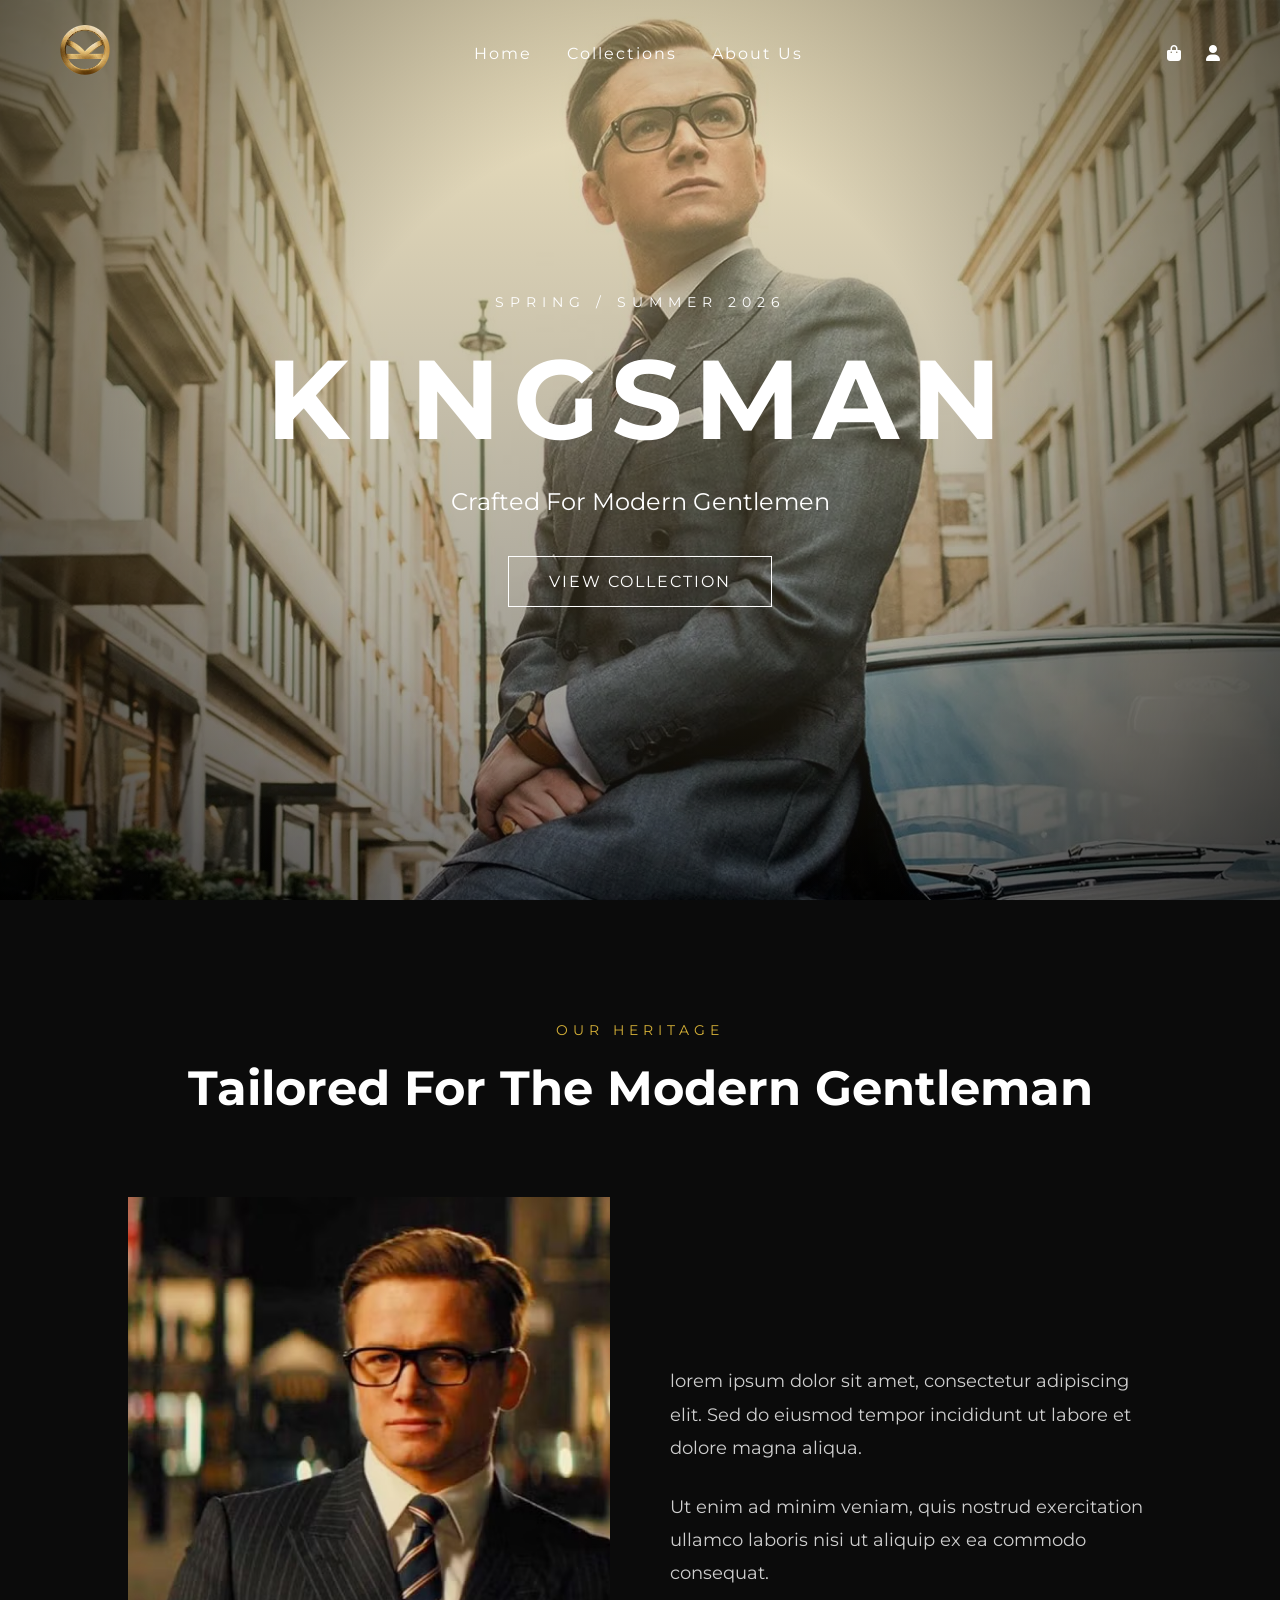
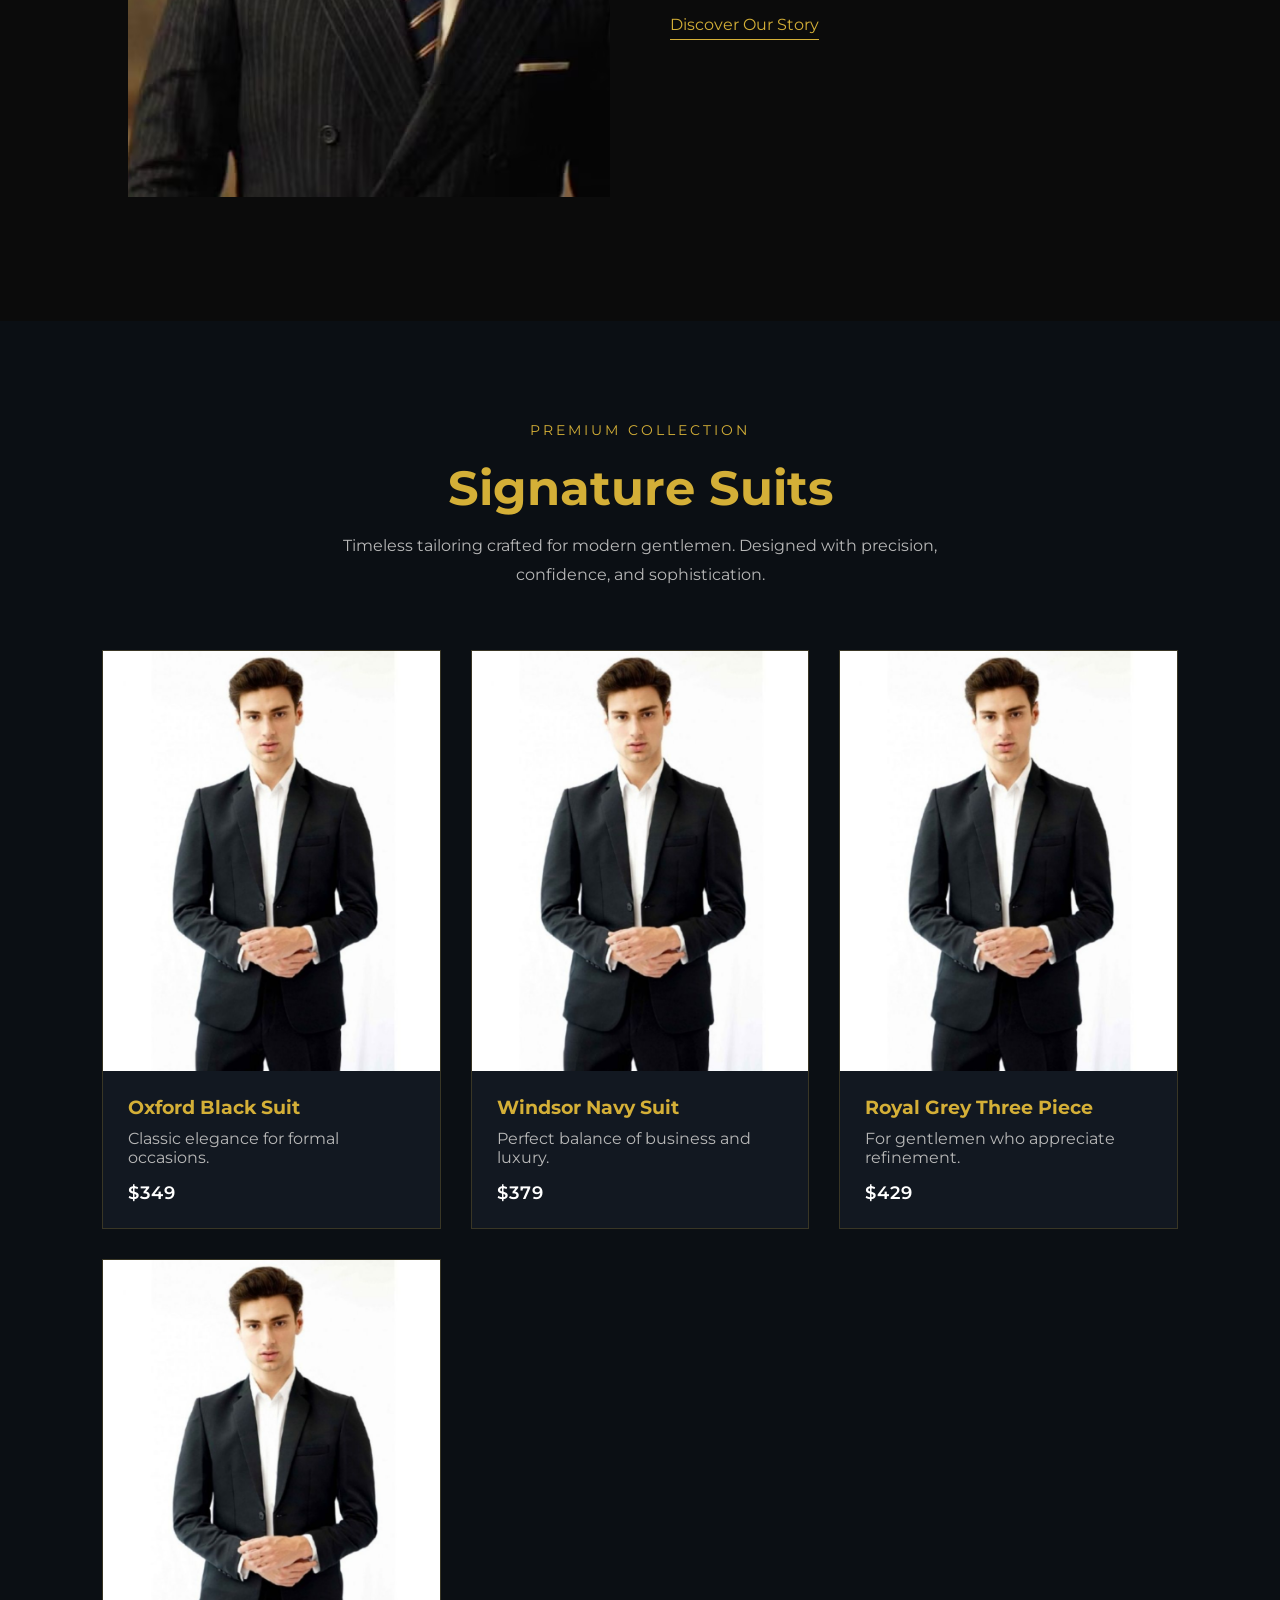
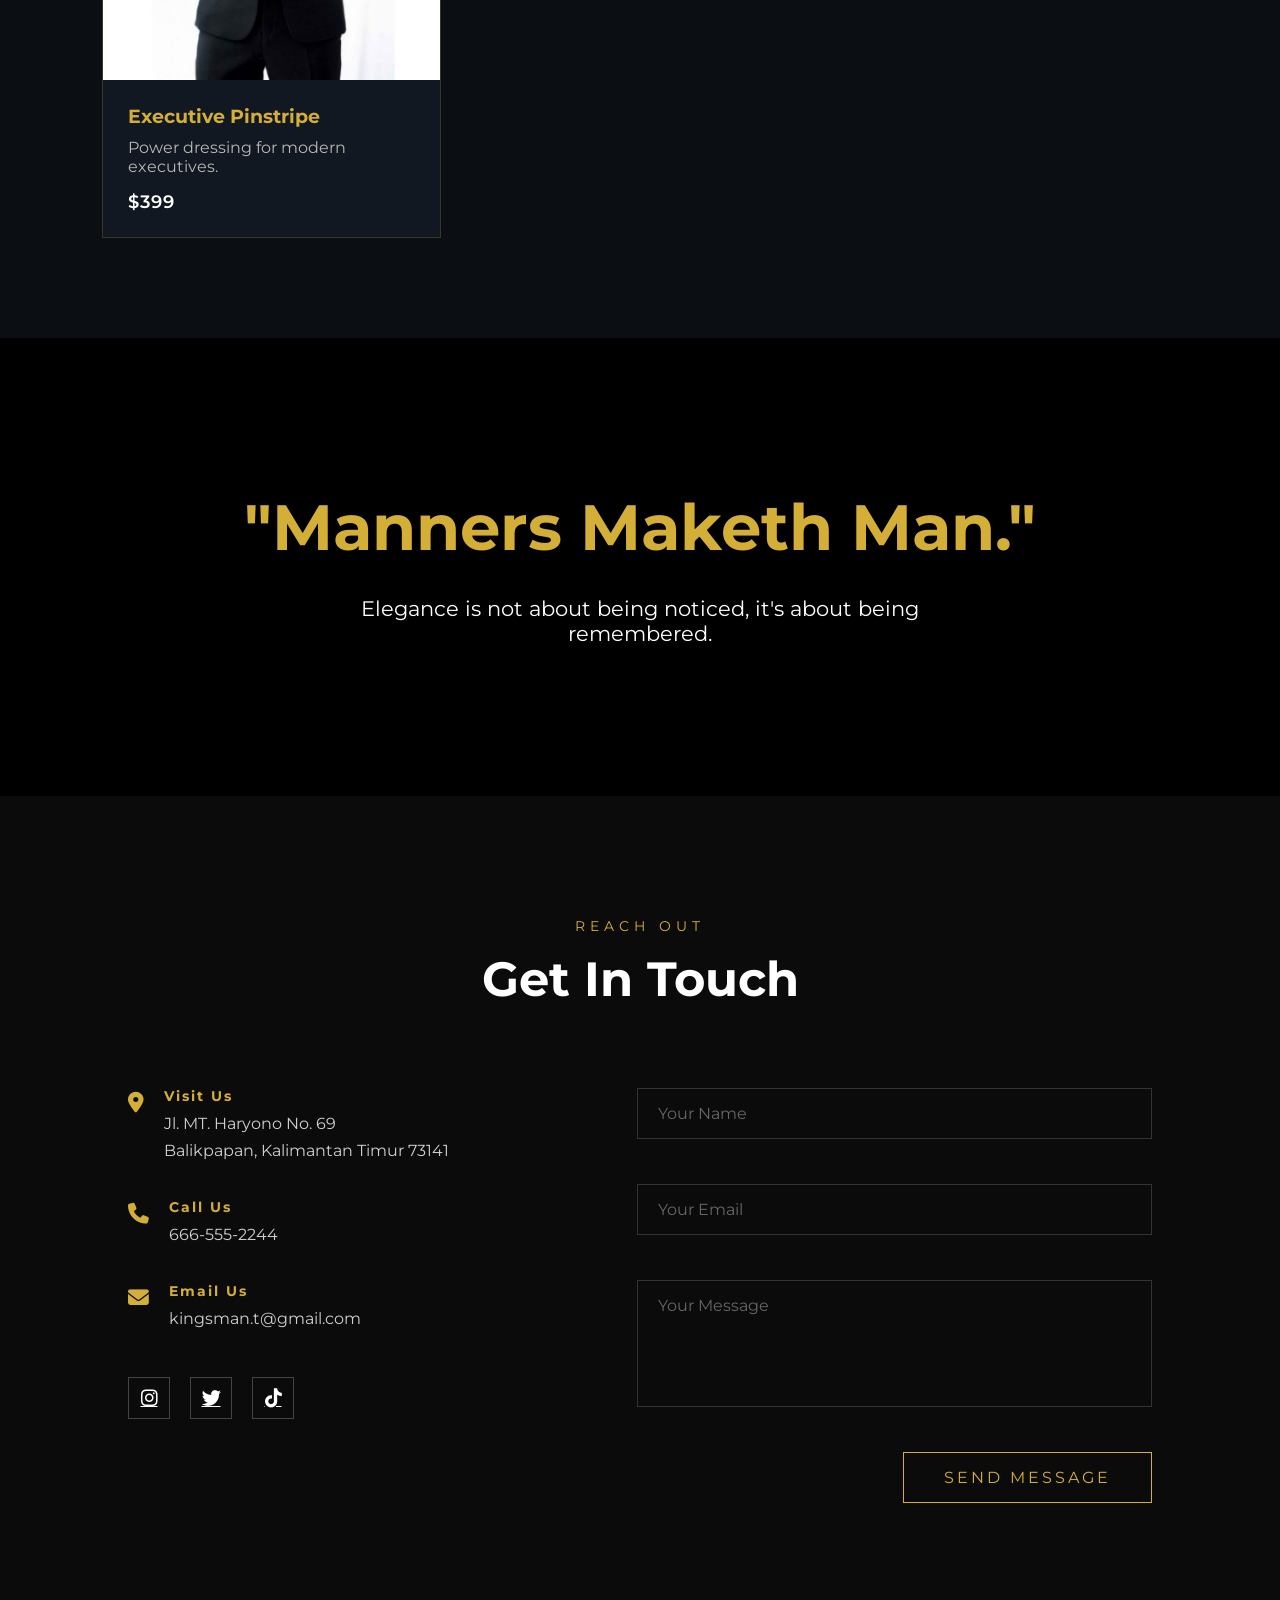
==== index.html @ 3189bffa "cart + search" ====
<!DOCTYPE html>
<html lang="id">

<head>
    <meta charset="UTF-8">
    <meta name="viewport" content="width=device-width, initial-scale=1.0">
    <title>KINGSMEN | Fashion For Gentlemen</title>

    <link rel="stylesheet" href="style.css">

    <!-- Google Font -->
    <link href="https://fonts.googleapis.com/css2?family=Montserrat:ital,wght@0,100..900;1,100..900&display=swap"
        rel="stylesheet">

    <link rel="stylesheet" href="https://cdnjs.cloudflare.com/ajax/libs/font-awesome/6.5.2/css/all.min.css">
</head>

<body>

    <!-- Navbar -->
    <header>
        <nav class="navbar">

            <div class="logo">
                <img src="assets/logo.png" alt="kmlogo">

            </div>

            <ul class="nav-menu" id="navMenu">
                <li><a href="#hero">Home</a></li>
                <li><a href="collection.html">Collections</a></li>
                <li><a href="#legacy">About Us</a></li>
            </ul>

            <div class="nav-icons">
                <!-- <a href="#"><i class="fas fa-search"></i></a> -->
                <a href="cart.html"><i class="fas fa-bag-shopping"></i></a>
                <a href="#"><i class="fas fa-user"></i></a>
            </div>

            <button class="hamburger" id="hamburger">
                ☰
            </button>

        </nav>
    </header>

    <!-- Hero Section -->
    <section class="hero" id="hero">

        <div class="overlay"></div>

        <div class="hero-content">

            <span class="subtitle">
                SPRING / SUMMER 2026
            </span>

            <h1>
                KINGSMAN
            </h1>

            <p>
                Crafted For Modern Gentlemen
            </p>

            <div class="hero-buttons">

                <a href="#collection" class="btn-secondary">
                    VIEW COLLECTION
                </a>

            </div>

        </div>

    </section>

    <!-- Heritage Section -->
    <section class="legacy" id="legacy">

        <div class="container">
            <div class="legacy-header">
                <span>OUR HERITAGE</span>
                <h2>Tailored For The Modern Gentleman</h2>
            </div>

            <div class="legacy-grid">
                <div class="legacy-image">
                    <img src="assets/hero.avif" alt="Kingsmen Fashion">
                </div>

                <div class="legacy-content">
                    <p>
                        lorem ipsum dolor sit amet, consectetur adipiscing elit. Sed do eiusmod tempor incididunt ut
                        labore et dolore magna aliqua.
                    </p>

                    <p>
                        Ut enim ad minim veniam, quis nostrud exercitation ullamco laboris nisi ut aliquip ex ea commodo
                        consequat.
                    </p>

                    <a href="#" class="learn-more">
                        Discover Our Story
                    </a>
                </div>
            </div>
        </div>
    </section>
<section class="signature-suits" id="collection">
    <div class="container">

        <div class="section-header">
            <span class="subtitle">Premium Collection</span>
            <h2>Signature Suits</h2>
            <p>
                Timeless tailoring crafted for modern gentlemen.
                Designed with precision, confidence, and sophistication.
            </p>
        </div>

        <div class="suits-grid">

            <!-- Product 1 -->
            <div class="suit-card">
                <div class="suit-image">
                    <img src="assets/ap.jpg" alt="Oxford Black Suit">

                    <div class="suit-overlay">
                        <button
                            class="btn-detail"
                            data-name="Oxford Black Suit"
                            data-desc="Crafted from premium wool blend with a slim-fit silhouette."
                            data-price="$349"
                            data-img="assets/ap.jpg">
                            View Details
                        </button>
                    </div>
                </div>

                <div class="suit-content">
                    <h3>Oxford Black Suit</h3>
                    <p>Classic elegance for formal occasions.</p>
                    <span class="suit-price">$349</span>
                </div>
            </div>

            <!-- Product 2 -->
            <div class="suit-card">
                <div class="suit-image">
                    <img src="assets/ap.jpg" alt="Windsor Navy Suit">

                    <div class="suit-overlay">
                        <button
                            class="btn-detail"
                            data-name="Windsor Navy Suit"
                            data-desc="Modern tailoring featuring premium navy fabric and elegant finishing."
                            data-price="$379"
                            data-img="assets/ap.jpg">
                            View Details
                        </button>
                    </div>
                </div>

                <div class="suit-content">
                    <h3>Windsor Navy Suit</h3>
                    <p>Perfect balance of business and luxury.</p>
                    <span class="suit-price">$379</span>
                </div>
            </div>

            <!-- Product 3 -->
            <div class="suit-card">
                <div class="suit-image">
                    <img src="assets/ap.jpg" alt="Royal Grey Three Piece">

                    <div class="suit-overlay">
                        <button
                            class="btn-detail"
                            data-name="Royal Grey Three Piece"
                            data-desc="Three-piece suit designed with British-inspired sophistication."
                            data-price="$429"
                            data-img="assets/ap.jpg">
                            View Details
                        </button>
                    </div>
                </div>

                <div class="suit-content">
                    <h3>Royal Grey Three Piece</h3>
                    <p>For gentlemen who appreciate refinement.</p>
                    <span class="suit-price">$429</span>
                </div>
            </div>

            <!-- Product 4 -->
            <div class="suit-card">
                <div class="suit-image">
                    <img src="assets/ap.jpg" alt="Executive Pinstripe">

                    <div class="suit-overlay">
                        <button
                            class="btn-detail"
                            data-name="Executive Pinstripe"
                            data-desc="Elegant pinstripe design suitable for executive meetings and events."
                            data-price="$399"
                            data-img="assets/ap.jpg">
                            View Details
                        </button>
                    </div>
                </div>

                <div class="suit-content">
                    <h3>Executive Pinstripe</h3>
                    <p>Power dressing for modern executives.</p>
                    <span class="suit-price">$399</span>
                </div>
            </div>

        </div>

        <!-- DETAIL SECTION -->
        <div id="detailSection" class="product-detail">

            <button class="close-detail">&times;</button>

            <div class="detail-content">

                <div class="detail-image">
                    <img id="detailImage" src="" alt="">
                </div>

                <div class="detail-info">
                    <h2 id="detailTitle"></h2>

                    <p id="detailDesc"></p>

                    <h3 id="detailPrice"></h3>

                    <button class="btn-submit">
                        ADD TO CART
                    </button>
                </div>

            </div>

        </div>

        <!-- OVERLAY -->
        <div id="detailOverlay"></div>

    </div>
</section>

    <!-- Quote Section -->
    <section class="quote-section" id="quote">

        <div class="quote-content">

            <h2>
                "Manners Maketh Man."
            </h2>

            <p>
                Elegance is not about being noticed,
                it's about being remembered.
            </p>

        </div>
    </section>

    <!-- contact Section -->
    <section class="contact" id="contact">
        <div class="contact-container">

            <div class="contact-header">
                <span>REACH OUT</span>
                <h2>Get In Touch</h2>
            </div>

            <div class="contact-grid">

                <div class="contact-info">

                    <div class="info-item">
                        <i class="fas fa-location-dot"></i>
                        <div>
                            <h4>Visit Us</h4>
                            <p>Jl. MT. Haryono No. 69</p>
                            <p>Balikpapan, Kalimantan Timur 73141</p>
                        </div>
                    </div>

                    <div class="info-item">
                        <i class="fas fa-phone"></i>
                        <div>
                            <h4>Call Us</h4>
                            <p>666-555-2244</p>
                        </div>
                    </div>

                    <div class="info-item">
                        <i class="fas fa-envelope"></i>
                        <div>
                            <h4>Email Us</h4>
                            <p>kingsman.t@gmail.com</p>
                        </div>
                    </div>

                    <div class="contact-socials">
                        <a href="#"><i class="fab fa-instagram"></i></a>
                        <a href="#"><i class="fab fa-twitter"></i></a>
                        <a href="#"><i class="fab fa-tiktok"></i></a>
                    </div>

                </div>

                <div class="contact-form">
                    <input type="text" id="name" placeholder="Your Name">
                    <small class="error" id="nameError"></small>

                    <input type="email" id="email" placeholder="Your Email">
                    <small class="error" id="emailError"></small>

                    <textarea id="message" placeholder="Your Message" rows="5"></textarea>
                    <small class="error" id="messageError"></small>

                    <button class="btn-submit">SEND MESSAGE</button>
                </div>
            </div>
        </div>
    </section>


    <script src="script.js"></script>


</body>

</html>
---- style.css ----
/* ===========================================================
   GLOBAL / RESET
=========================================================== */

html {
    scroll-behavior: smooth;
}

* {
    margin: 0;
    padding: 0;
    box-sizing: border-box;
}

:root {
    --gold: #d4af37;
    --white: #ffffff;
    --dark: #0b0b0b;
}

body {
    font-family: 'Montserrat', sans-serif;
    background: black;
}


/* ===========================================================
   NAVBAR
=========================================================== */

header {
    position: absolute;
    top: 0;
    width: 100%;
    z-index: 1000;
}

.navbar {
    display: flex;
    justify-content: space-between;
    align-items: center;

    padding: 25px 60px;
}

.logo {
    color: white;
    font-size: 2rem;
    letter-spacing: 6px;
    font-weight: 700;
}

.logo img {
    width: 50px;
    height: auto;
    object-fit: cover;
}

.nav-menu {
    list-style: none;
    display: flex;
    gap: 35px;
}

.nav-menu a {
    color: white;
    text-decoration: none;
    font-size: 1rem;
    letter-spacing: 2px;
    transition: .3s;
}

.nav-menu a:hover {
    color: var(--gold);
}

/* Link aktif (dipakai di navbar collection.html) */
.nav-menu a.active-link {
    color: #d4af37;
}

.nav-icons {
    display: flex;
    gap: 25px;
}

.nav-icons a {
    color: white;
    font-size: 1rem;
    transition: .3s;
}

.nav-icons a:hover {
    color: var(--gold);
}

.hamburger {
    display: none;
    border: none;
    background: none;
    color: white;
    font-size: 2rem;
    cursor: pointer;
}

/* Navbar mobile */
@media(max-width:768px) {

    .navbar {
        padding: 20px;
    }

    .hamburger {
        display: block;
    }

    .nav-menu {
        position: absolute;
        top: 100%;
        left: 0;
        width: 100%;

        background: black;

        flex-direction: column;
        align-items: center;

        gap: 20px;

        padding: 30px 0;

        display: none;
    }

    .nav-menu.active {
        display: flex;
    }

    .nav-icons {
        display: none;
    }
}


/* ===========================================================
   HERO SECTION (index.html)
=========================================================== */

.hero {
    height: 100vh;

    background:
        linear-gradient(rgba(228, 200, 118, 0.45), rgba(0, 0, 0, .45)),
        url("assets/home.jpg");

    background-size: cover;
    background-position: center;

    display: flex;
    justify-content: center;
    align-items: center;

    position: relative;
}

.overlay {
    position: absolute;
    inset: 0;
    background: radial-gradient(circle, transparent 40%, rgba(0, 0, 0, .6) 100%);
}

.hero-content {
    position: relative;
    z-index: 2;
    text-align: center;
    color: white;
}

/* Subtitle generik (dipakai di hero) */
.subtitle {
    display: block;
    letter-spacing: 6px;
    margin-bottom: 20px;
    font-size: .9rem;
}

.hero-content h1 {
    font-size: 7rem;
    letter-spacing: 12px;
    margin-bottom: 20px;
}

.hero-content p {
    font-size: 1.5rem;
    margin-bottom: 40px;
}

.hero-buttons {
    display: flex;
    justify-content: center;
    gap: 20px;
    flex-wrap: wrap;
}

.btn-primary {
    background: white;
    color: black;
    text-decoration: none;

    padding: 15px 40px;
    letter-spacing: 2px;
    font-weight: 600;

    transition: .3s;
}

.btn-primary:hover {
    transform: translateY(-4px);
}

.btn-secondary {
    border: 1px solid white;
    color: white;
    text-decoration: none;

    padding: 15px 40px;
    letter-spacing: 2px;

    transition: .3s;
}

.btn-secondary:hover {
    background: white;
    color: black;
}

/* Hero mobile */
@media(max-width:768px) {

    .hero-content h1 {
        font-size: 4rem;
        letter-spacing: 6px;
    }

    .hero-content p {
        font-size: 1.1rem;
    }
}


/* ===========================================================
   LEGACY / HERITAGE SECTION (index.html)
=========================================================== */

.legacy {
    background: #0b0b0b;
    color: white;
    padding: 120px 10%;
}

.legacy-header {
    text-align: center;
    margin-bottom: 80px;
}

.legacy-header span {
    color: #d4af37;
    letter-spacing: 5px;
    font-size: .9rem;
}

.legacy-header h2 {
    font-size: 3rem;
    margin-top: 20px;
}

.legacy-grid {
    display: grid;
    grid-template-columns: 1fr 1fr;
    gap: 60px;
    align-items: center;
}

.legacy-image img {
    width: 100%;
    height: 600px;
    object-fit: cover;
}

.legacy-content p {
    color: #cfcfcf;
    line-height: 1.9;
    margin-bottom: 25px;
    font-size: 1.1rem;
}

.learn-more {
    color: #d4af37;
    text-decoration: none;
    border-bottom: 1px solid #d4af37;
    padding-bottom: 5px;
}


/* ===========================================================
   SIGNATURE SUITS SECTION (index.html)
=========================================================== */

.signature-suits {
    background: #0b0f14;
    padding: 100px 8%;
    color: white;
}

.container {
    max-width: 1400px;
    margin: auto;
}

.section-header {
    text-align: center;
    margin-bottom: 60px;
}

/* Subtitle khusus di dalam section-header, override .subtitle global */
.section-header .subtitle {
    color: #d4af37;
    letter-spacing: 3px;
    text-transform: uppercase;
    font-size: 14px;
}

.section-header h2 {
    font-size: 3rem;
    margin: 15px 0;
    color: #d4af37;
}

.section-header p {
    max-width: 650px;
    margin: auto;
    color: #b8b8b8;
    line-height: 1.8;
}

.suits-grid {
    display: grid;
    grid-template-columns: repeat(auto-fit, minmax(280px, 1fr));
    gap: 30px;
}

.suit-card {
    background: #121821;
    border: 1px solid rgba(212, 175, 55, .2);
    overflow: hidden;
    transition: .4s;
    position: relative;
}

.suit-card:hover {
    border-color: rgba(212, 175, 55, .6);
    transform: translateY(-6px);
}

.suit-image {
    position: relative;
    overflow: hidden;
    height: 420px;
}

.suit-image img {
    width: 100%;
    height: 100%;
    object-fit: cover;
    transition: .6s;
}

.suit-card:hover .suit-image img {
    transform: scale(1.08);
}

/* Overlay tombol "View Details", muncul saat hover */
.suit-overlay {
    position: absolute;
    inset: 0;

    display: flex;
    align-items: center;
    justify-content: center;

    background: linear-gradient(to top, rgba(11, 15, 20, .92) 10%, rgba(11, 15, 20, .1) 60%);

    opacity: 0;
    transition: .4s;
}

.suit-card:hover .suit-overlay {
    opacity: 1;
}

.suit-overlay .btn-detail {
    transform: translateY(15px);
    transition: .4s .05s;
    opacity: 0;
}

.suit-card:hover .suit-overlay .btn-detail {
    transform: translateY(0);
    opacity: 1;
}

.suit-content {
    padding: 25px;
}

.suit-content h3 {
    color: #d4af37;
    margin-bottom: 10px;
}

.suit-content p {
    color: #b8b8b8;
    margin-bottom: 15px;
}

.suit-price {
    color: #fff;
    font-size: 1.1rem;
    font-weight: 600;
    letter-spacing: 1px;
}

/* Tombol "View Details", dipakai di dalam .suit-overlay */
.btn-detail {
    background: transparent;
    color: #d4af37;
    border: 1px solid #d4af37;
    padding: 12px 25px;
    cursor: pointer;
    transition: .3s;
}

.btn-detail:hover {
    background: #d4af37;
    color: #111;
}

.product-detail {
    max-height: 0;
    overflow: hidden;
    opacity: 0;

    transition: all .5s ease;

    background: #121821;
    border: 1px solid rgba(212,175,55,.3);

    margin-top: 0;
    position: relative;
    z-index: 10;
}

.product-detail{
    display:none;
    grid-column:1 / -1;
}

.product-detail.active{
    display:block;
}

.product-detail.active {
    max-height: 800px;
    opacity: 1;
    padding: 40px;
    margin-top: 40px;
}

.detail-content {
    display: grid;
    grid-template-columns: 1fr 1fr;
    gap: 40px;
    align-items: center;
}

.detail-image img {
    width: 100%;
    height: 500px;
    object-fit: cover;
}

.detail-info h2 {
    color: #d4af37;
    font-size: 2rem;
    margin-bottom: 20px;
}

.detail-info p {
    color: #cfcfcf;
    line-height: 1.8;
    margin-bottom: 25px;
}

#detailPrice {
    color: white;
    margin-bottom: 25px;
}

.close-detail {
    position: absolute;
    top: 15px;
    right: 20px;

    background: none;
    border: none;

    color: #d4af37;
    font-size: 30px;
    cursor: pointer;
}

#detailOverlay {
    position: fixed;
    inset: 0;

    background: rgba(0,0,0,.55);

    opacity: 0;
    visibility: hidden;

    transition: .3s;
    z-index: 5;
}

#detailOverlay.active {
    opacity: 1;
    visibility: visible;
}

@media(max-width:768px){

    .detail-content{
        grid-template-columns:1fr;
    }

    .detail-image img{
        height:300px;
    }
}

/* ===========================================================
   QUOTE SECTION (index.html)
=========================================================== */

.quote-section {
    background: #000;
    padding: 150px 20px;
    text-align: center;
}

.quote-content h2 {
    color: #d4af37;
    font-size: 4rem;
    margin-bottom: 30px;
}

.quote-content p {
    color: white;
    font-size: 1.3rem;
    max-width: 700px;
    margin: auto;
}


/* ===========================================================
   CONTACT SECTION (index.html & collection.html)
=========================================================== */

.contact {
    background: #0b0b0b;
    padding: 120px 10%;
    color: white;
}

.contact-container {
    max-width: 1100px;
    margin: auto;
}

.contact-header {
    text-align: center;
    margin-bottom: 80px;
}

.contact-header span {
    color: #d4af37;
    letter-spacing: 5px;
    font-size: .9rem;
}

.contact-header h2 {
    font-size: 3rem;
    margin-top: 15px;
}

.contact-grid {
    display: grid;
    grid-template-columns: 1fr 1.2fr;
    gap: 80px;
    align-items: start;
}

.contact-info {
    display: flex;
    flex-direction: column;
    gap: 35px;
}

.info-item {
    display: flex;
    gap: 20px;
    align-items: flex-start;
}

.info-item i {
    color: #d4af37;
    font-size: 1.3rem;
    margin-top: 4px;
}

.info-item h4 {
    color: #d4af37;
    letter-spacing: 2px;
    font-size: .85rem;
    margin-bottom: 6px;
}

.info-item p {
    color: #cfcfcf;
    font-size: 1rem;
    line-height: 1.7;
}

.contact-socials {
    display: flex;
    gap: 20px;
    margin-top: 10px;
}

.contact-socials a {
    color: white;
    font-size: 1.2rem;
    border: 1px solid #444;
    width: 42px;
    height: 42px;
    display: flex;
    align-items: center;
    justify-content: center;
    transition: .3s;
}

.contact-socials a:hover {
    border-color: #d4af37;
    color: #d4af37;
}

.contact-form {
    display: flex;
    flex-direction: column;
    gap: 15px;
}

.contact-form input,
.contact-form textarea {
    background: transparent;
    border: 1px solid #333;
    color: white;
    padding: 15px 20px;
    font-family: 'Montserrat', serif;
    font-size: 1rem;
    outline: none;
    transition: .3s;
    resize: none;
}

.contact-form input::placeholder,
.contact-form textarea::placeholder {
    color: #666;
}

.contact-form input:focus,
.contact-form textarea:focus {
    border-color: #d4af37;
}

.btn-submit {
    background: transparent;
    border: 1px solid #d4af37;
    color: #d4af37;
    padding: 15px 40px;
    letter-spacing: 3px;
    font-family: 'Montserrat', serif;
    font-size: 1rem;
    cursor: pointer;
    transition: .3s;
    align-self: flex-end;
}

.btn-submit:hover {
    background: #d4af37;
    color: black;
}

/* Pesan error validasi form */
.error {
    display: block;
    color: #d4af37;
    font-size: 12px;
    margin-top: 5px;
    margin-bottom: 10px;
}

.input-error {
    border: 1px solid #d4af37 !important;
}


/* ===========================================================
   PAGE BANNER (collection.html)
=========================================================== */

.page-banner {
    position: relative;
    height: 55vh;
    min-height: 380px;

    background:
        linear-gradient(rgba(0, 0, 0, .55), rgba(0, 0, 0, .55)),
        url("assets/fashion-hero.jpg");

    background-size: cover;
    background-position: center;
    background-repeat: no-repeat;

    display: flex;
    justify-content: center;
    align-items: center;
}

.banner-overlay {
    position: absolute;
    inset: 0;
    background: radial-gradient(circle, transparent 40%, rgba(0, 0, 0, .6) 100%);
}

.banner-content {
    position: relative;
    z-index: 2;
    text-align: center;
    color: white;
}

.banner-content .subtitle {
    display: block;
    letter-spacing: 6px;
    margin-bottom: 18px;
    font-size: .9rem;
    color: #d4af37;
}

.banner-content h1 {
    font-size: 4rem;
    letter-spacing: 6px;
    margin-bottom: 20px;
}

.breadcrumb {
    display: flex;
    justify-content: center;
    gap: 10px;
    font-size: .95rem;
    color: #cfcfcf;
}

.breadcrumb a {
    color: #cfcfcf;
    text-decoration: none;
    transition: .3s;
}

.breadcrumb a:hover {
    color: #d4af37;
}

/* Page banner mobile */
@media(max-width:768px) {

    .banner-content h1 {
        font-size: 2.6rem;
        letter-spacing: 3px;
    }
}


/* ===========================================================
   SHOP SECTION — FILTER BAR (collection.html)
=========================================================== */

.shop-section {
    background: #0b0b0b;
    color: white;
    padding: 80px 8% 120px;
}

.shop-container {
    max-width: 1300px;
    margin: auto;
}

.filter-bar {
    display: grid;
    grid-template-columns: auto 1fr auto;
    gap: 20px;
    align-items: center;

    padding-bottom: 35px;
    margin-bottom: 50px;
    border-bottom: 1px solid #222;
}

.filter-tabs {
    display: flex;
    flex-wrap: wrap;
    gap: 12px;
    justify-content: center;
}

.filter-btn {
    background: transparent;
    border: 1px solid #333;
    color: #cfcfcf;

    padding: 10px 24px;
    font-family: 'Montserrat', serif;
    font-size: 1rem;
    letter-spacing: 1px;
    cursor: pointer;
    transition: .3s;
}

.filter-btn:hover {
    border-color: #d4af37;
    color: #d4af37;
}

.filter-btn.active {
    background: #d4af37;
    border-color: #d4af37;
    color: #0b0b0b;
    font-weight: 600;
}

.filter-meta {
    display: flex;
    align-items: center;
    gap: 20px;
    color: #999;
    font-size: .95rem;
    justify-self: start;
}

#sortSelect {
    background: #111;
    border: 1px solid #333;
    color: #cfcfcf;
    padding: 10px 15px;
    font-family: 'Montserrat', serif;
    font-size: .95rem;
    cursor: pointer;
    outline: none;
}

.filter-search {
    position: relative;
    min-width: 260px;
    max-width: 320px;
    width: 100%;
    justify-self: end;
}

.filter-search input {
    width: 100%;
    background: #111;
    border: 1px solid #333;
    color: #cfcfcf;
    padding: 10px 42px 10px 15px;
    font-family: 'Montserrat', serif;
    font-size: .95rem;
    outline: none;
}

.filter-search input::placeholder {
    color: #666;
}

.filter-search i {
    position: absolute;
    right: 15px;
    top: 50%;
    transform: translateY(-50%);
    color: #666;
    pointer-events: none;
}

/* Filter bar mobile */
@media(max-width:768px) {

    .filter-bar {
        grid-template-columns: 1fr;
        justify-items: stretch;
    }

    .filter-meta,
    .filter-search {
        width: 100%;
        justify-self: stretch;
    }

    .filter-meta {
        justify-content: space-between;
    }

    .filter-search {
        max-width: none;
        min-width: 0;
    }

    .filter-tabs {
        justify-content: flex-start;
    }
}

@media(max-width:480px) {

    .filter-tabs {
        gap: 8px;
    }

    .filter-btn {
        padding: 8px 16px;
        font-size: .9rem;
    }
}


/* ===========================================================
   SHOP CARD / PRODUCT GRID (collection.html)
   Mengikuti gaya visual yang sama dengan .suit-card di index
=========================================================== */

.product-grid {
    display: grid;
    grid-template-columns: repeat(4, 1fr);
    gap: 30px;
}

.shop-card {
    background: #121821;
    border: 1px solid rgba(212, 175, 55, .2);
    overflow: hidden;
    transition: .4s;
    position: relative;

    opacity: 0;
    animation: fadeInCard .5s forwards;
}

.shop-card:hover {
    border-color: rgba(212, 175, 55, .6);
    transform: translateY(-6px);
}

@keyframes fadeInCard {
    from {
        opacity: 0;
        transform: translateY(15px);
    }

    to {
        opacity: 1;
        transform: translateY(0);
    }
}

/* Disembunyikan oleh JS filter / load more */
.shop-card.is-hidden {
    display: none;
}

.shop-card-img {
    position: relative;
    overflow: hidden;
    height: 340px;
}

.shop-card-img img {
    width: 100%;
    height: 100%;
    object-fit: cover;
    transition: .6s;
    display: block;
}

.shop-card:hover .shop-card-img img {
    transform: scale(1.08);
}

.tag-new,
.tag-sale {
    position: absolute;
    top: 14px;
    left: 14px;
    padding: 6px 14px;
    font-size: .75rem;
    letter-spacing: 2px;
    z-index: 2;
}

.tag-new {
    background: #d4af37;
    color: #0b0b0b;
}

.tag-sale {
    background: #8c2c2c;
    color: white;
}

/* Overlay tombol "Quick Add", muncul saat hover (sama seperti .suit-overlay) */
.card-actions {
    position: absolute;
    inset: 0;

    display: flex;
    align-items: center;
    justify-content: center;

    background: linear-gradient(to top, rgba(11, 15, 20, .92) 10%, rgba(11, 15, 20, .1) 60%);

    opacity: 0;
    transition: .4s;
}

.shop-card:hover .card-actions {
    opacity: 1;
}

.quick-add {
    background: transparent;
    color: #d4af37;
    border: 1px solid #d4af37;

    padding: 12px 25px;
    font-family: 'Montserrat', sans-serif;
    font-size: .9rem;
    letter-spacing: 2px;
    cursor: pointer;
    transition: .3s;

    transform: translateY(15px);
    opacity: 0;
}

.shop-card:hover .quick-add {
    transform: translateY(0);
    opacity: 1;
    transition: .4s .05s;
}

.quick-add:hover {
    background: #d4af37;
    color: #111;
}

.shop-card-info {
    padding: 20px 22px 25px;
    text-align: left;
}

.shop-card-info h3 {
    color: #d4af37;
    font-size: 1.2rem;
    font-weight: 600;
    margin-bottom: 8px;
}

.card-category {
    color: #888;
    font-size: .85rem;
    letter-spacing: 1px;
    margin-bottom: 10px;
}

.card-price {
    color: #fff;
    font-size: 1.1rem;
    font-weight: 600;
    letter-spacing: 1px;
}

.old-price {
    color: #666;
    text-decoration: line-through;
    margin-right: 10px;
    font-size: .95rem;
    font-weight: 400;
}

/* Product grid responsive */
@media(max-width:1024px) {

    .product-grid {
        grid-template-columns: repeat(3, 1fr);
    }
}

@media(max-width:768px) {

    .product-grid {
        grid-template-columns: repeat(2, 1fr);
        gap: 18px;
    }

    .shop-card-img {
        height: 230px;
    }

    .quick-add {
        padding: 8px 18px;
        font-size: .8rem;
    }

    .shop-card-info {
        padding: 16px 16px 20px;
    }
}


/* ===========================================================
   LOAD MORE & EMPTY STATE (collection.html)
=========================================================== */

.load-more-wrap {
    display: flex;
    justify-content: center;
    margin-top: 70px;
}

.btn-load-more {
    background: transparent;
    border: 1px solid #d4af37;
    color: #d4af37;

    padding: 16px 50px;
    letter-spacing: 3px;
    font-family: 'Montserrat', serif;
    font-size: 1rem;
    cursor: pointer;
    transition: .3s;
}

.btn-load-more:hover {
    background: #d4af37;
    color: #0b0b0b;
}

.btn-load-more.is-done {
    opacity: .4;
    cursor: not-allowed;
    pointer-events: none;
}

.empty-state {
    display: none;
    text-align: center;
    padding: 80px 0;
    color: #777;
    font-size: 1.2rem;
}

.empty-state.show {
    display: block;
}



/* ===========================================================
   CART SECTION
=========================================================== */

.cart-section {
    background: #0b0b0b;
    color: white;
    padding: 80px 8% 120px;
    min-height: 60vh;
}

.cart-container {
    max-width: 1300px;
    margin: auto;

    display: grid;
    grid-template-columns: 1fr 360px;
    gap: 50px;
    align-items: start;
}


/* ===========================================================
   CART ITEMS — KIRI
=========================================================== */

/* Baris header kolom (Product / Price / Qty / Total) */
.cart-header-row {
    display: grid;
    grid-template-columns: 2fr 1fr 1fr 1fr;
    gap: 20px;

    padding-bottom: 18px;
    border-bottom: 1px solid #222;
    margin-bottom: 10px;

    color: #888;
    font-size: .8rem;
    letter-spacing: 2px;
    text-transform: uppercase;
}

/* Satu baris produk */
.cart-item {
    display: grid;
    grid-template-columns: 2fr 1fr 1fr 1fr;
    gap: 20px;
    align-items: center;

    padding: 28px 0;
    border-bottom: 1px solid #1a1a1a;

    transition: .3s;
}

.cart-item:hover {
    background: rgba(212, 175, 55, .03);
}

/* Kolom produk: gambar + info */
.item-product {
    display: flex;
    gap: 18px;
    align-items: center;
}

.item-img {
    width: 90px;
    height: 110px;
    flex-shrink: 0;
    overflow: hidden;
    border: 1px solid #1e1e1e;
}

.item-img img {
    width: 100%;
    height: 100%;
    object-fit: cover;
    transition: .4s;
}

.cart-item:hover .item-img img {
    transform: scale(1.05);
}

.item-details h3 {
    font-size: 1rem;
    font-weight: 600;
    color: #fff;
    margin-bottom: 6px;
}

.item-meta {
    color: #777;
    font-size: .8rem;
    letter-spacing: 1px;
    margin-bottom: 12px;
}

.item-remove {
    background: none;
    border: none;
    color: #555;
    font-size: .78rem;
    letter-spacing: 1px;
    cursor: pointer;
    padding: 0;
    font-family: 'Montserrat', sans-serif;
    transition: .3s;
    display: flex;
    align-items: center;
    gap: 6px;
}

.item-remove:hover {
    color: #c0392b;
}

/* Kolom harga */
.item-price {
    color: #cfcfcf;
    font-size: .95rem;
}

/* Kolom quantity */
.item-qty {
    display: flex;
    align-items: center;
    gap: 0;
    border: 1px solid #333;
    width: fit-content;
}

.qty-btn {
    background: none;
    border: none;
    color: #d4af37;
    font-size: 1.1rem;
    width: 34px;
    height: 34px;
    cursor: pointer;
    transition: .3s;
    font-family: 'Montserrat', sans-serif;
}

.qty-btn:hover {
    background: #d4af37;
    color: #111;
}

.qty-value {
    min-width: 34px;
    text-align: center;
    font-size: .9rem;
    color: white;
    border-left: 1px solid #333;
    border-right: 1px solid #333;
    height: 34px;
    line-height: 34px;
    display: inline-block;
}

/* Kolom total per item */
.item-total {
    color: #d4af37;
    font-weight: 600;
    font-size: 1rem;
}

/* Animasi item dihapus */
.cart-item.removing {
    opacity: 0;
    transform: translateX(20px);
    transition: opacity .3s, transform .3s;
}

/* Empty state */
.cart-empty {
    display: none;
    text-align: center;
    padding: 80px 0;
    color: #555;
}

.cart-empty i {
    font-size: 3.5rem;
    color: #333;
    margin-bottom: 20px;
    display: block;
}

.cart-empty p {
    font-size: 1.1rem;
    margin-bottom: 10px;
}

.cart-empty.show {
    display: block;
}

/* Tombol Continue Shopping */
.cart-actions {
    margin-top: 30px;
}

.btn-back {
    color: #888;
    text-decoration: none;
    font-size: .85rem;
    letter-spacing: 1px;
    display: inline-flex;
    align-items: center;
    gap: 8px;
    transition: .3s;
}

.btn-back:hover {
    color: #d4af37;
}


/* ===========================================================
   ORDER SUMMARY — KANAN
=========================================================== */

.cart-summary {
    background: #121821;
    border: 1px solid rgba(212, 175, 55, .2);
    padding: 35px 30px;
    position: sticky;
    top: 100px;
}

.cart-summary h2 {
    color: #d4af37;
    font-size: 1.3rem;
    letter-spacing: 3px;
    text-transform: uppercase;
    margin-bottom: 30px;
    padding-bottom: 20px;
    border-bottom: 1px solid #1e1e1e;
}

.summary-row {
    display: flex;
    justify-content: space-between;
    align-items: center;
    margin-bottom: 16px;
    font-size: .95rem;
    color: #cfcfcf;
}

.summary-divider {
    border: none;
    border-top: 1px solid #222;
    margin: 20px 0;
}

.summary-total {
    color: white;
    font-size: 1.15rem;
    font-weight: 700;
    margin-bottom: 28px;
}

.summary-total span:last-child {
    color: #d4af37;
    font-size: 1.3rem;
}

.btn-checkout {
    width: 100%;
    background: #d4af37;
    color: #0b0b0b;
    border: none;
    padding: 16px;
    font-family: 'Montserrat', sans-serif;
    font-size: .9rem;
    font-weight: 700;
    letter-spacing: 3px;
    cursor: pointer;
    transition: .3s;
    margin-bottom: 18px;
}

.btn-checkout:hover {
    background: #c4a030;
    transform: translateY(-2px);
}

.btn-checkout:disabled {
    background: #333;
    color: #666;
    cursor: not-allowed;
    transform: none;
}

.summary-note {
    text-align: center;
    color: #555;
    font-size: .78rem;
    letter-spacing: 1px;
    margin-bottom: 18px;
    display: flex;
    align-items: center;
    justify-content: center;
    gap: 6px;
}

.summary-note i {
    color: #d4af37;
}

.summary-badges {
    display: flex;
    justify-content: center;
    gap: 14px;
    font-size: 1.8rem;
    color: #444;
}

.summary-badges i:hover {
    color: #888;
    transition: .3s;
}


/* ===========================================================
   RESPONSIVE
=========================================================== */

@media(max-width: 1024px) {

    .cart-container {
        grid-template-columns: 1fr;
    }

    .cart-summary {
        position: static;
    }
}

@media(max-width: 768px) {

    .cart-header-row {
        display: none;
    }

    .cart-item {
        grid-template-columns: 1fr;
        gap: 12px;
    }

    .item-price {
        display: none;
    }

    .item-total {
        font-size: .95rem;
    }

    .item-img {
        width: 75px;
        height: 90px;
    }
}
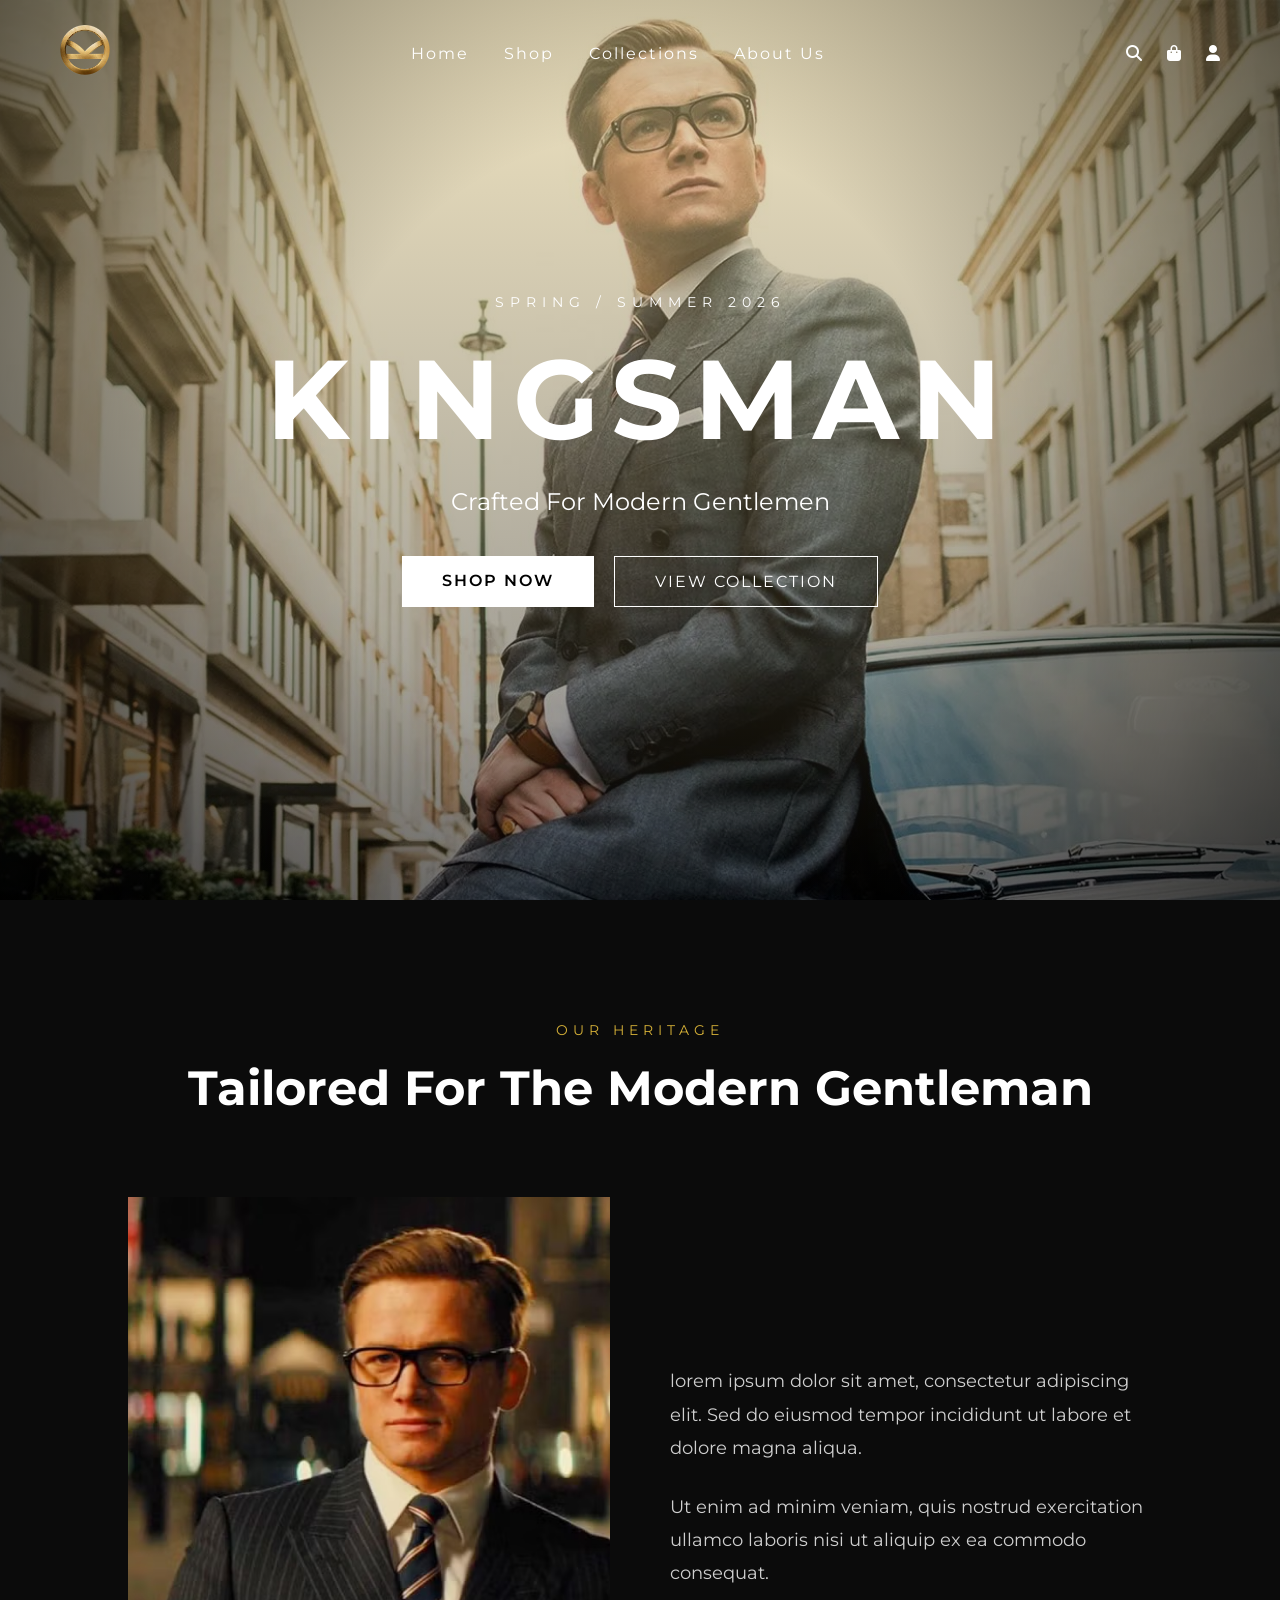
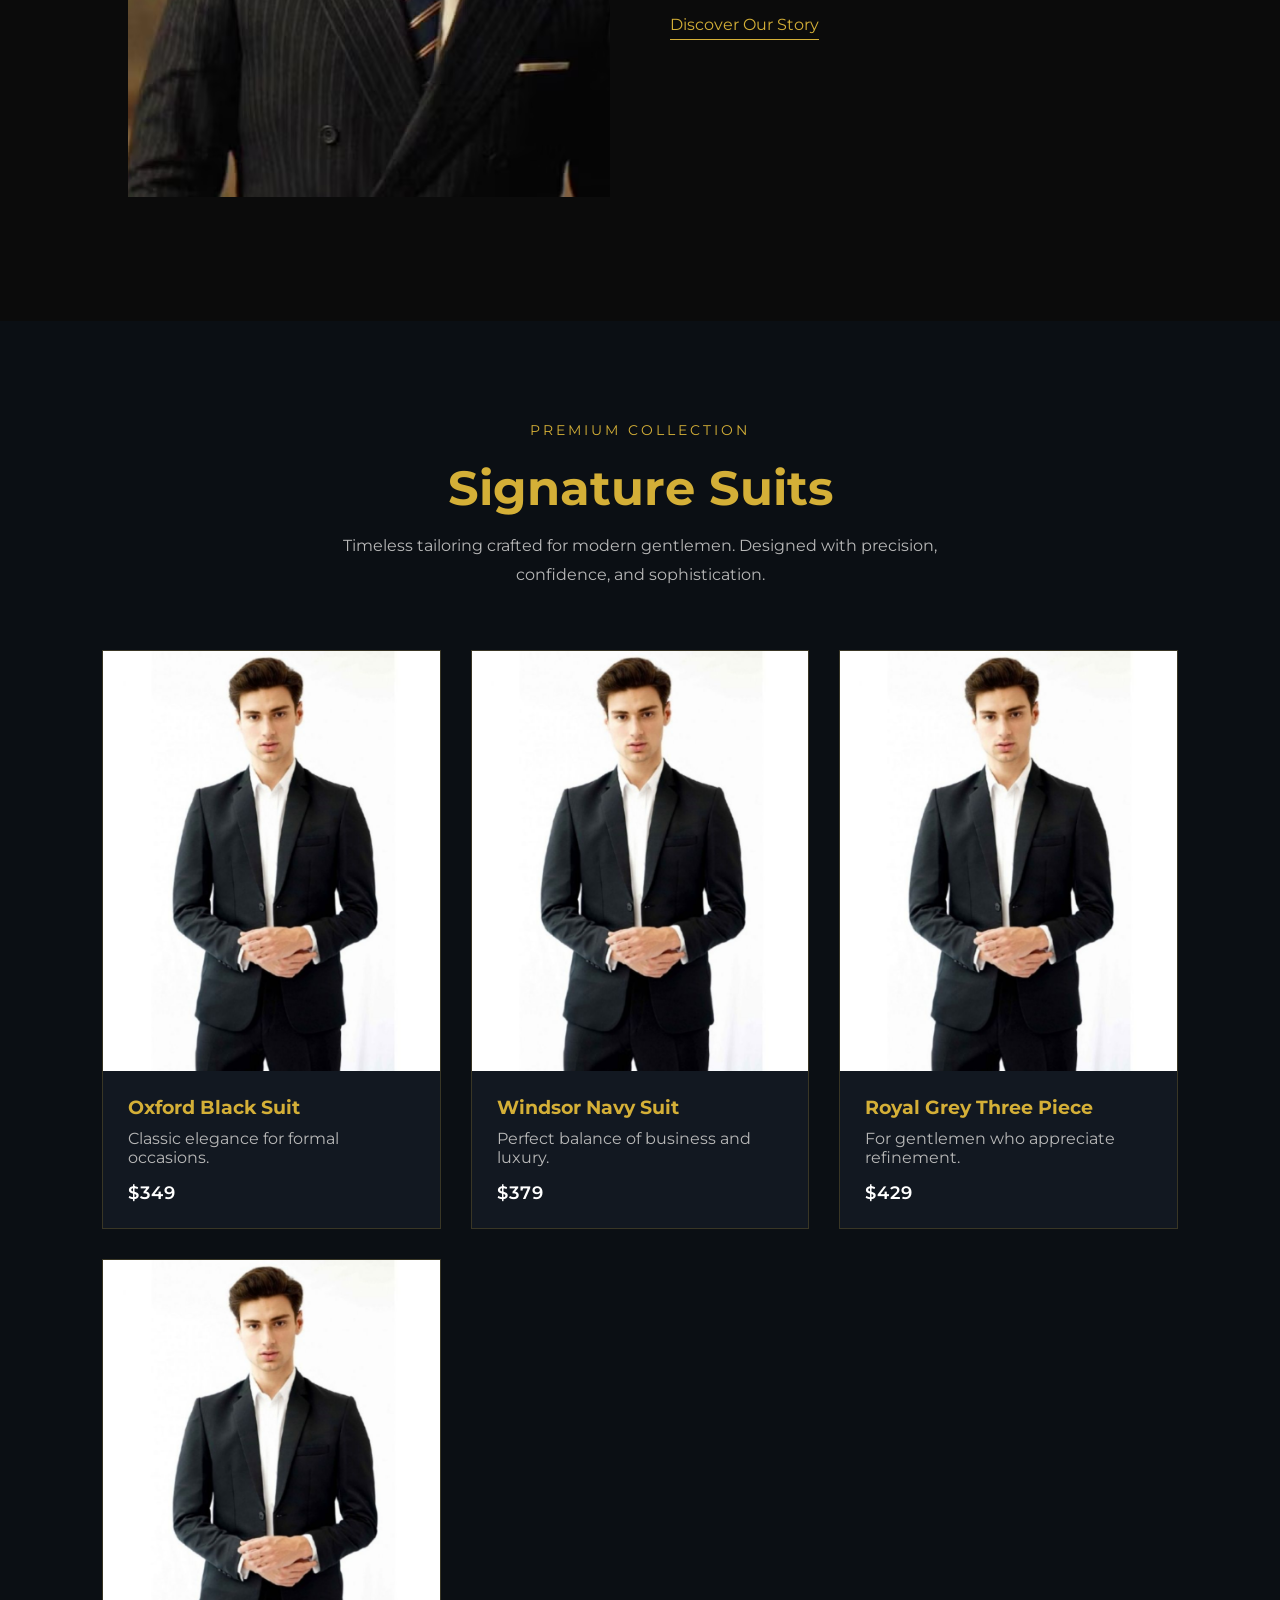
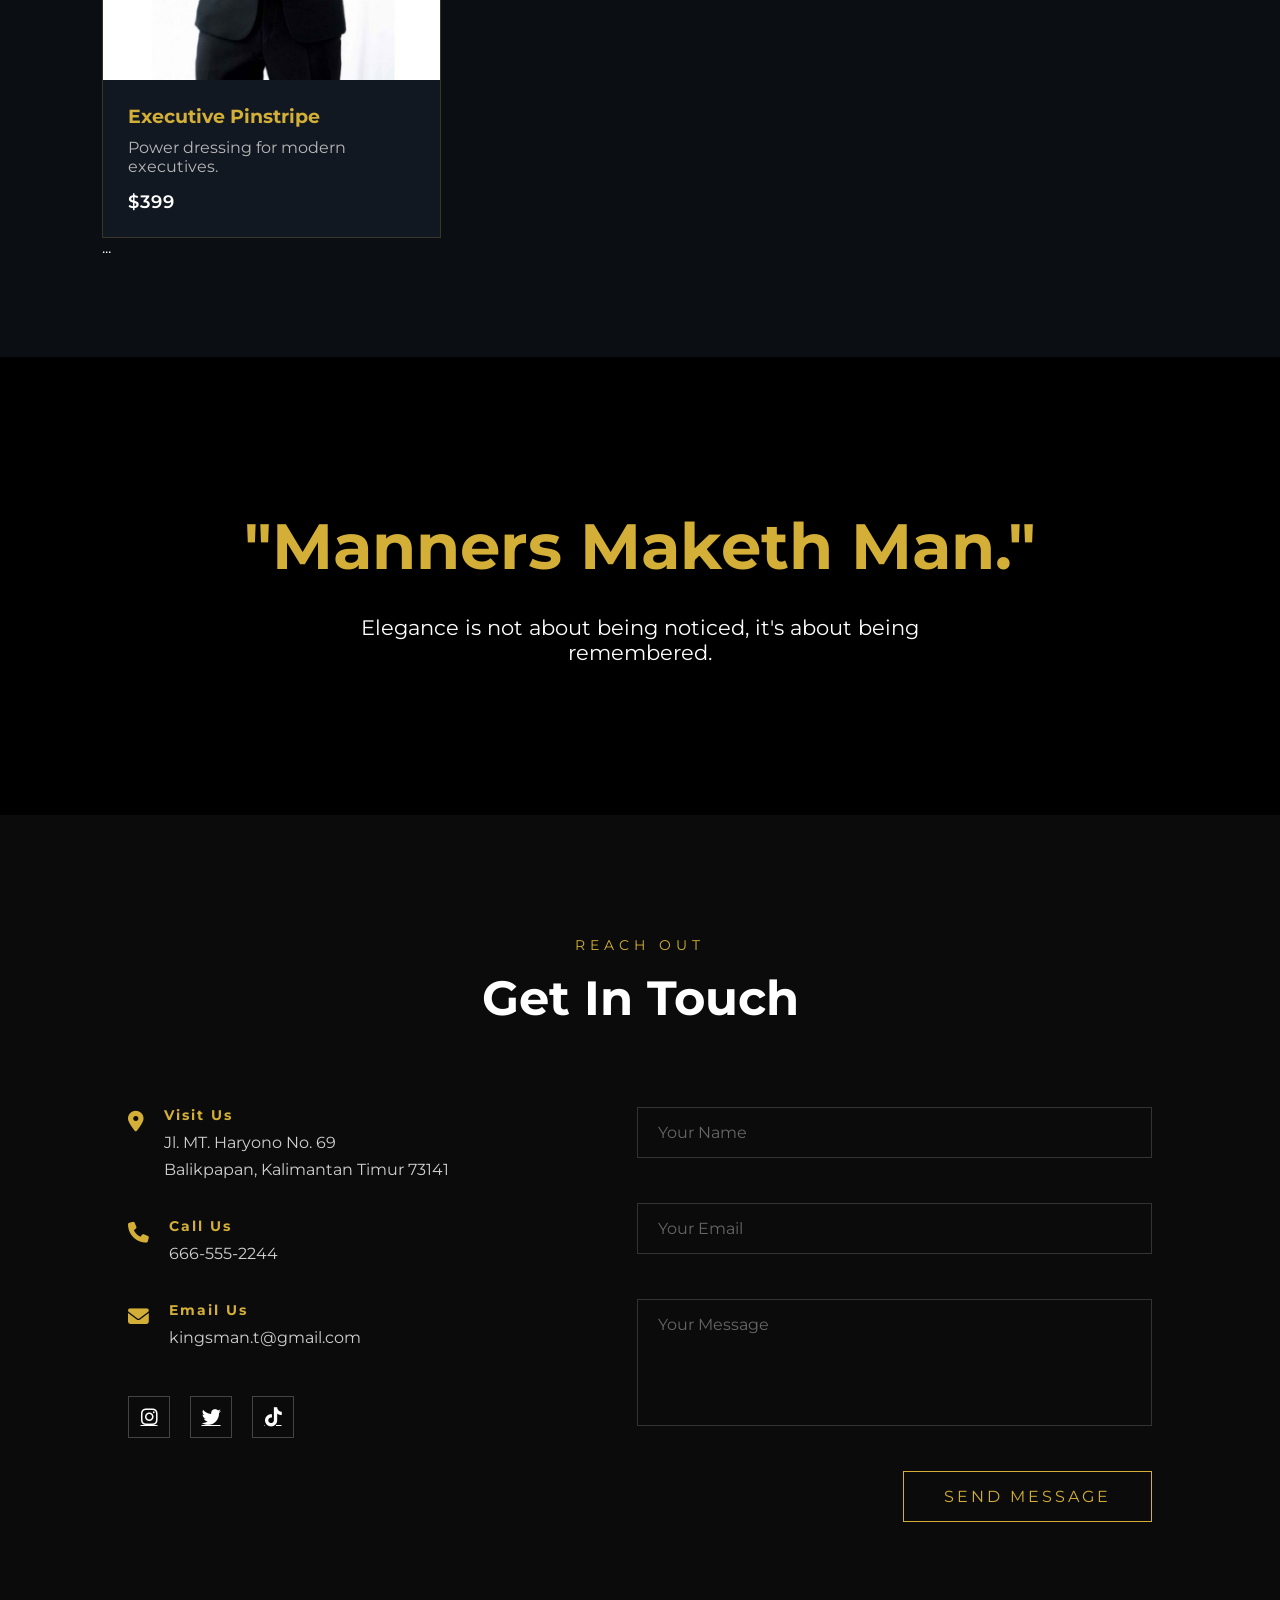
==== commit da403481: "ap" ====
--- a/index.html
+++ b/index.html
@@ -28,13 +28,14 @@
 
             <ul class="nav-menu" id="navMenu">
                 <li><a href="#hero">Home</a></li>
+                <li><a href="#">Shop</a></li>
                 <li><a href="collection.html">Collections</a></li>
                 <li><a href="#legacy">About Us</a></li>
             </ul>
 
             <div class="nav-icons">
-                <!-- <a href="#"><i class="fas fa-search"></i></a> -->
-                <a href="cart.html"><i class="fas fa-bag-shopping"></i></a>
+                <a href="#"><i class="fas fa-search"></i></a>
+                <a href="#"><i class="fas fa-bag-shopping"></i></a>
                 <a href="#"><i class="fas fa-user"></i></a>
             </div>
 
@@ -65,6 +66,10 @@
             </p>
 
             <div class="hero-buttons">
+
+                <a href="#" class="btn-primary">
+                    SHOP NOW
+                </a>
 
                 <a href="#collection" class="btn-secondary">
                     VIEW COLLECTION
@@ -108,9 +113,10 @@
             </div>
         </div>
     </section>
-<section class="signature-suits" id="collection">
+
+<section class="signature-suits">
     <div class="container">
-
+ 
         <div class="section-header">
             <span class="subtitle">Premium Collection</span>
             <h2>Signature Suits</h2>
@@ -119,139 +125,139 @@
                 Designed with precision, confidence, and sophistication.
             </p>
         </div>
-
+ 
         <div class="suits-grid">
-
-            <!-- Product 1 -->
+ 
             <div class="suit-card">
                 <div class="suit-image">
                     <img src="assets/ap.jpg" alt="Oxford Black Suit">
-
                     <div class="suit-overlay">
                         <button
                             class="btn-detail"
                             data-name="Oxford Black Suit"
                             data-desc="Crafted from premium wool blend with a slim-fit silhouette."
                             data-price="$349"
-                            data-img="assets/ap.jpg">
+                            data-img="assets/ap.jpg"
+                        >
                             View Details
                         </button>
                     </div>
                 </div>
-
+ 
                 <div class="suit-content">
                     <h3>Oxford Black Suit</h3>
                     <p>Classic elegance for formal occasions.</p>
                     <span class="suit-price">$349</span>
                 </div>
             </div>
-
-            <!-- Product 2 -->
+ 
             <div class="suit-card">
                 <div class="suit-image">
                     <img src="assets/ap.jpg" alt="Windsor Navy Suit">
-
                     <div class="suit-overlay">
                         <button
                             class="btn-detail"
                             data-name="Windsor Navy Suit"
                             data-desc="Modern tailoring featuring premium navy fabric and elegant finishing."
                             data-price="$379"
-                            data-img="assets/ap.jpg">
+                            data-img="assets/ap.jpg"
+                        >
                             View Details
                         </button>
                     </div>
                 </div>
-
+ 
                 <div class="suit-content">
                     <h3>Windsor Navy Suit</h3>
                     <p>Perfect balance of business and luxury.</p>
                     <span class="suit-price">$379</span>
                 </div>
             </div>
-
-            <!-- Product 3 -->
+ 
             <div class="suit-card">
                 <div class="suit-image">
                     <img src="assets/ap.jpg" alt="Royal Grey Three Piece">
-
                     <div class="suit-overlay">
                         <button
                             class="btn-detail"
                             data-name="Royal Grey Three Piece"
                             data-desc="Three-piece suit designed with British-inspired sophistication."
                             data-price="$429"
-                            data-img="assets/ap.jpg">
+                            data-img="assets/ap.jpg"
+                        >
                             View Details
                         </button>
                     </div>
                 </div>
-
+ 
                 <div class="suit-content">
                     <h3>Royal Grey Three Piece</h3>
                     <p>For gentlemen who appreciate refinement.</p>
                     <span class="suit-price">$429</span>
                 </div>
             </div>
-
-            <!-- Product 4 -->
+ 
             <div class="suit-card">
                 <div class="suit-image">
                     <img src="assets/ap.jpg" alt="Executive Pinstripe">
-
                     <div class="suit-overlay">
                         <button
                             class="btn-detail"
                             data-name="Executive Pinstripe"
                             data-desc="Elegant pinstripe design suitable for executive meetings and events."
                             data-price="$399"
-                            data-img="assets/ap.jpg">
+                            data-img="assets/ap.jpg"
+                        >
                             View Details
                         </button>
                     </div>
                 </div>
-
+ 
                 <div class="suit-content">
                     <h3>Executive Pinstripe</h3>
                     <p>Power dressing for modern executives.</p>
                     <span class="suit-price">$399</span>
                 </div>
             </div>
-
-        </div>
-
-        <!-- DETAIL SECTION -->
-        <div id="detailSection" class="product-detail">
-
-            <button class="close-detail">&times;</button>
-
-            <div class="detail-content">
-
-                <div class="detail-image">
-                    <img id="detailImage" src="" alt="">
-                </div>
-
-                <div class="detail-info">
-                    <h2 id="detailTitle"></h2>
-
-                    <p id="detailDesc"></p>
-
-                    <h3 id="detailPrice"></h3>
-
-                    <button class="btn-submit">
-                        ADD TO CART
-                    </button>
-                </div>
-
-            </div>
-
-        </div>
-
-        <!-- OVERLAY -->
-        <div id="detailOverlay"></div>
-
+ 
+        </div>
+
+        <div class="suits-grid">
+   ...
+</div>
+
+<div id="detailSection" class="product-detail">
+    <button class="close-detail">&times;</button>
+
+    <div class="detail-content">
+
+        <div class="detail-image">
+            <img id="detailImage" src="" alt="">
+        </div>
+
+        <div class="detail-info">
+            <h2 id="detailTitle"></h2>
+
+            <p id="detailDesc"></p>
+
+            <h3 id="detailPrice"></h3>
+
+            <button class="btn-submit">
+                ADD TO CART
+            </button>
+        </div>
+
+    </div>
+</div>
+
+<div id="detailOverlay"></div>
+
+</div>
+</section>
+ 
     </div>
 </section>
+ 
 
     <!-- Quote Section -->
     <section class="quote-section" id="quote">
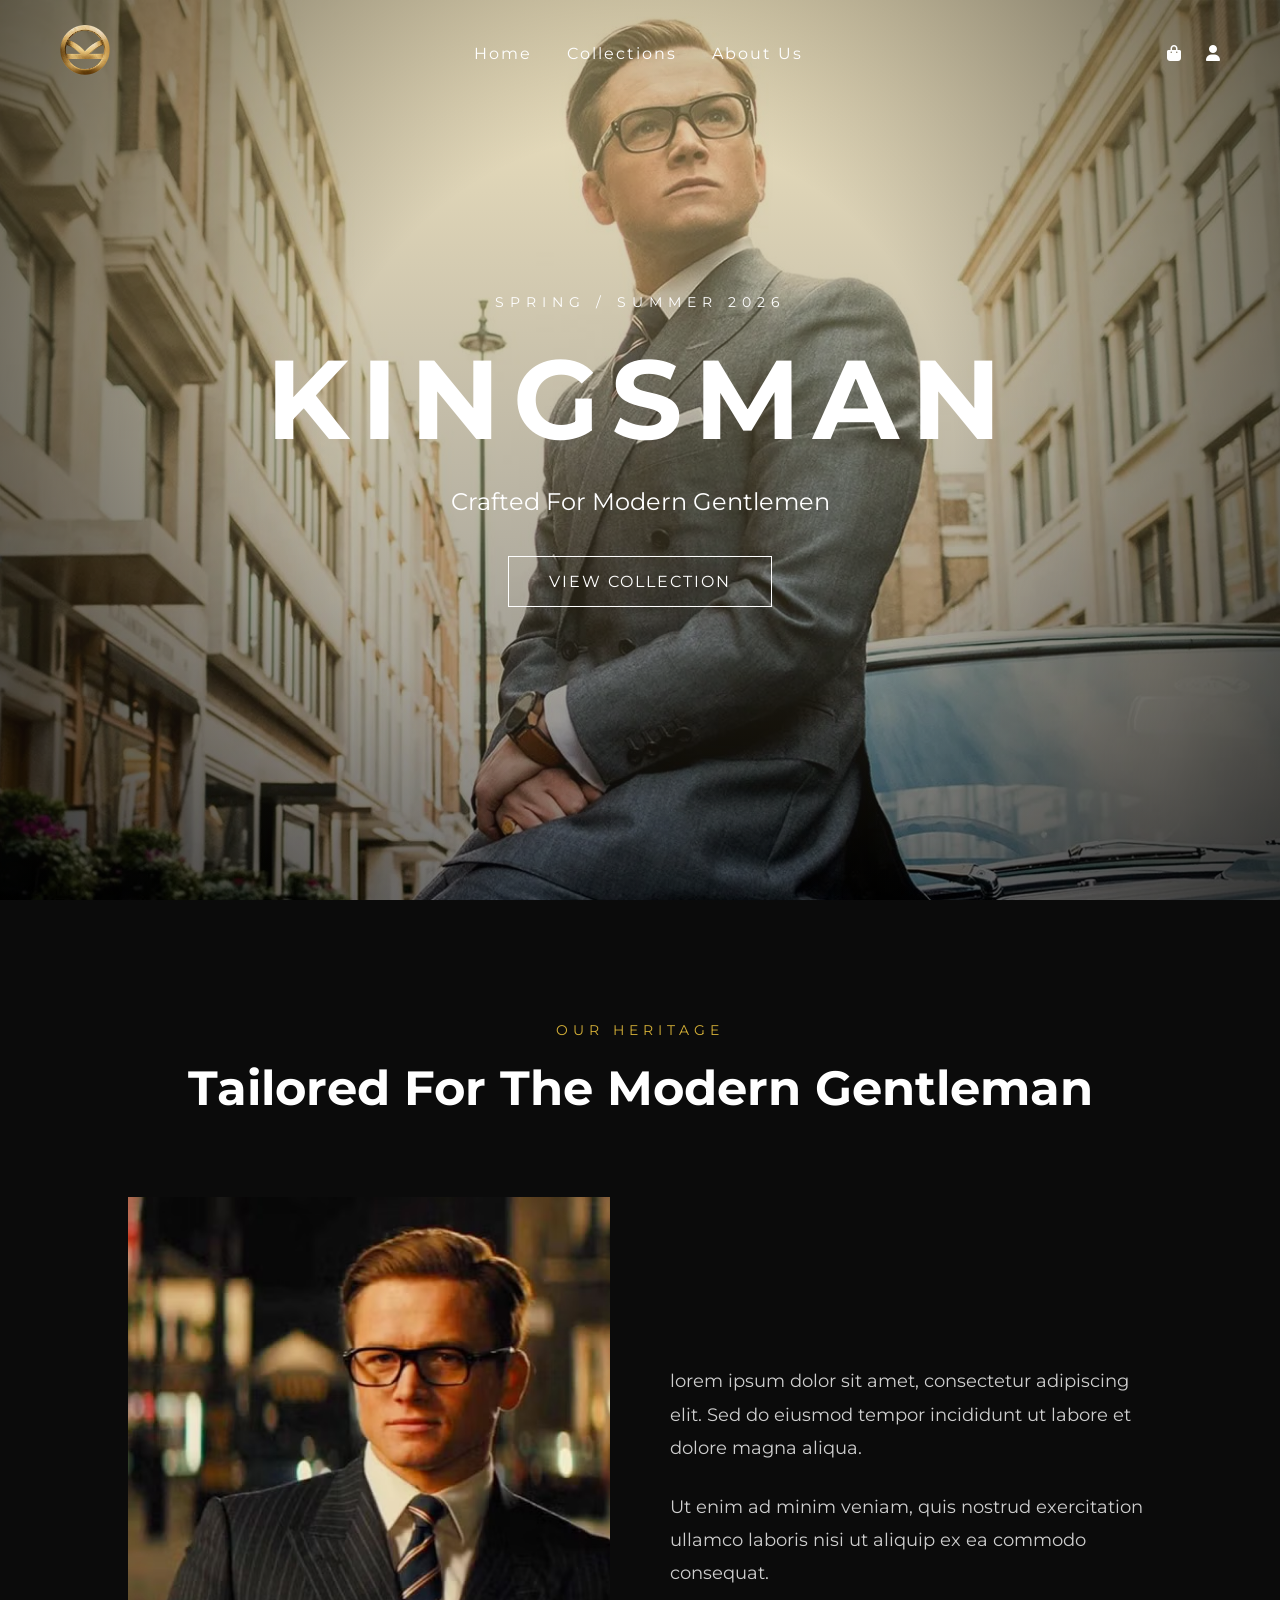
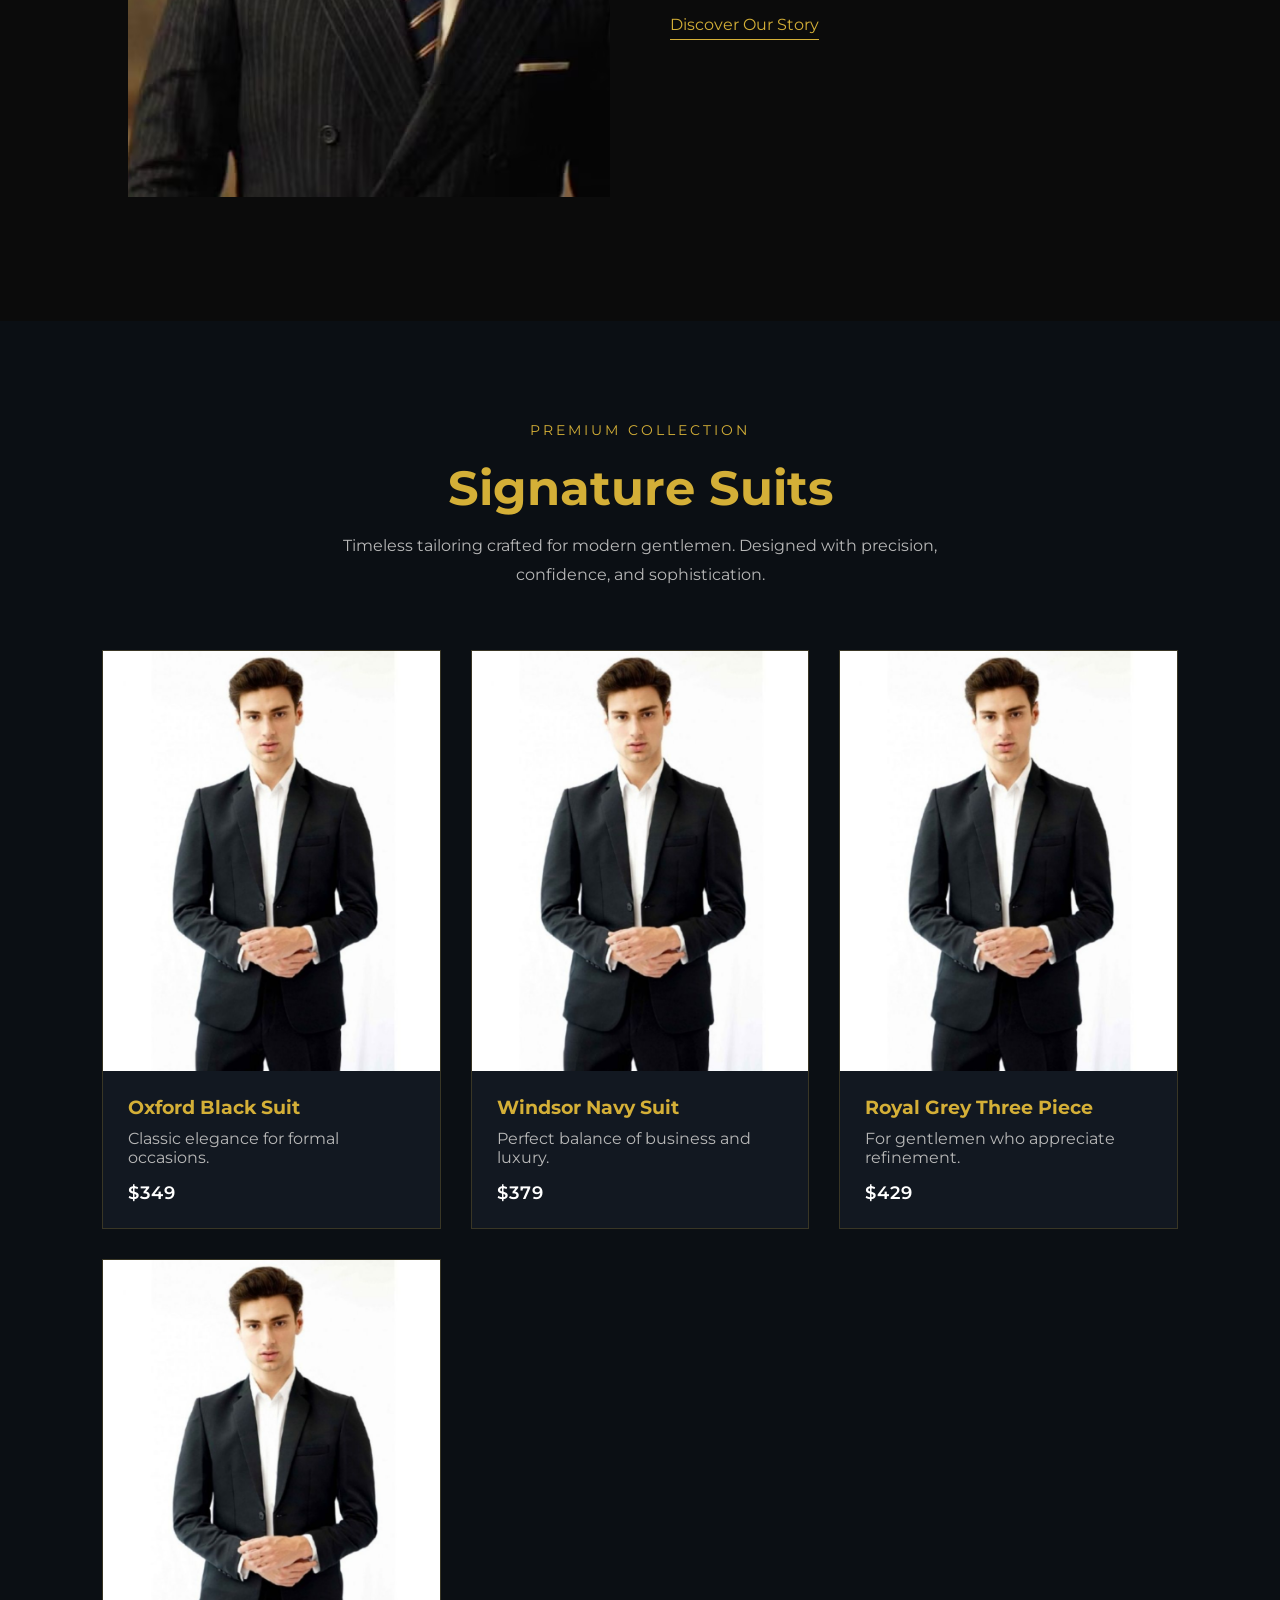
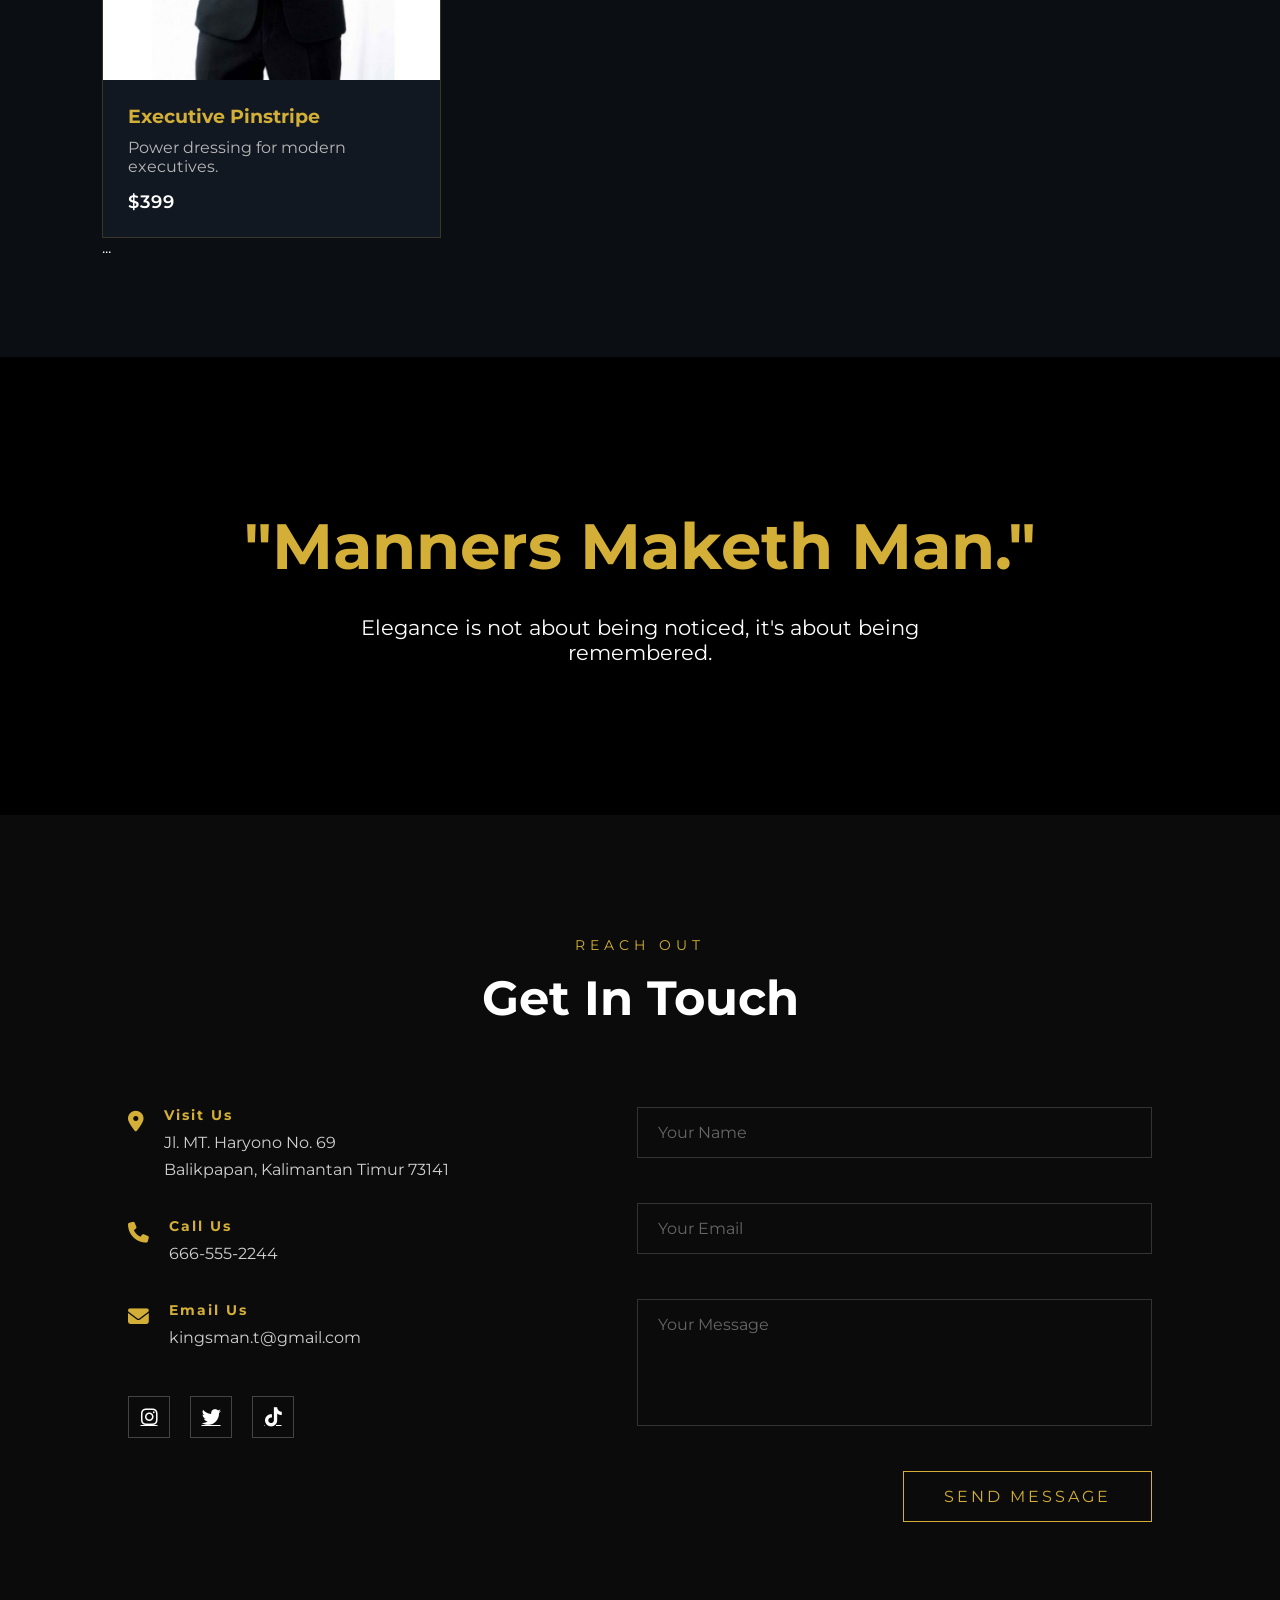
==== commit 27e1b5b8: "local" ====
--- a/index.html
+++ b/index.html
@@ -28,14 +28,13 @@
 
             <ul class="nav-menu" id="navMenu">
                 <li><a href="#hero">Home</a></li>
-                <li><a href="#">Shop</a></li>
                 <li><a href="collection.html">Collections</a></li>
                 <li><a href="#legacy">About Us</a></li>
             </ul>
 
             <div class="nav-icons">
-                <a href="#"><i class="fas fa-search"></i></a>
-                <a href="#"><i class="fas fa-bag-shopping"></i></a>
+                <!-- <a href="#"><i class="fas fa-search"></i></a> -->
+                <a href="cart.html"><i class="fas fa-bag-shopping"></i></a>
                 <a href="#"><i class="fas fa-user"></i></a>
             </div>
 
@@ -66,10 +65,6 @@
             </p>
 
             <div class="hero-buttons">
-
-                <a href="#" class="btn-primary">
-                    SHOP NOW
-                </a>
 
                 <a href="#collection" class="btn-secondary">
                     VIEW COLLECTION
@@ -113,7 +108,6 @@
             </div>
         </div>
     </section>
-
 <section class="signature-suits">
     <div class="container">
  
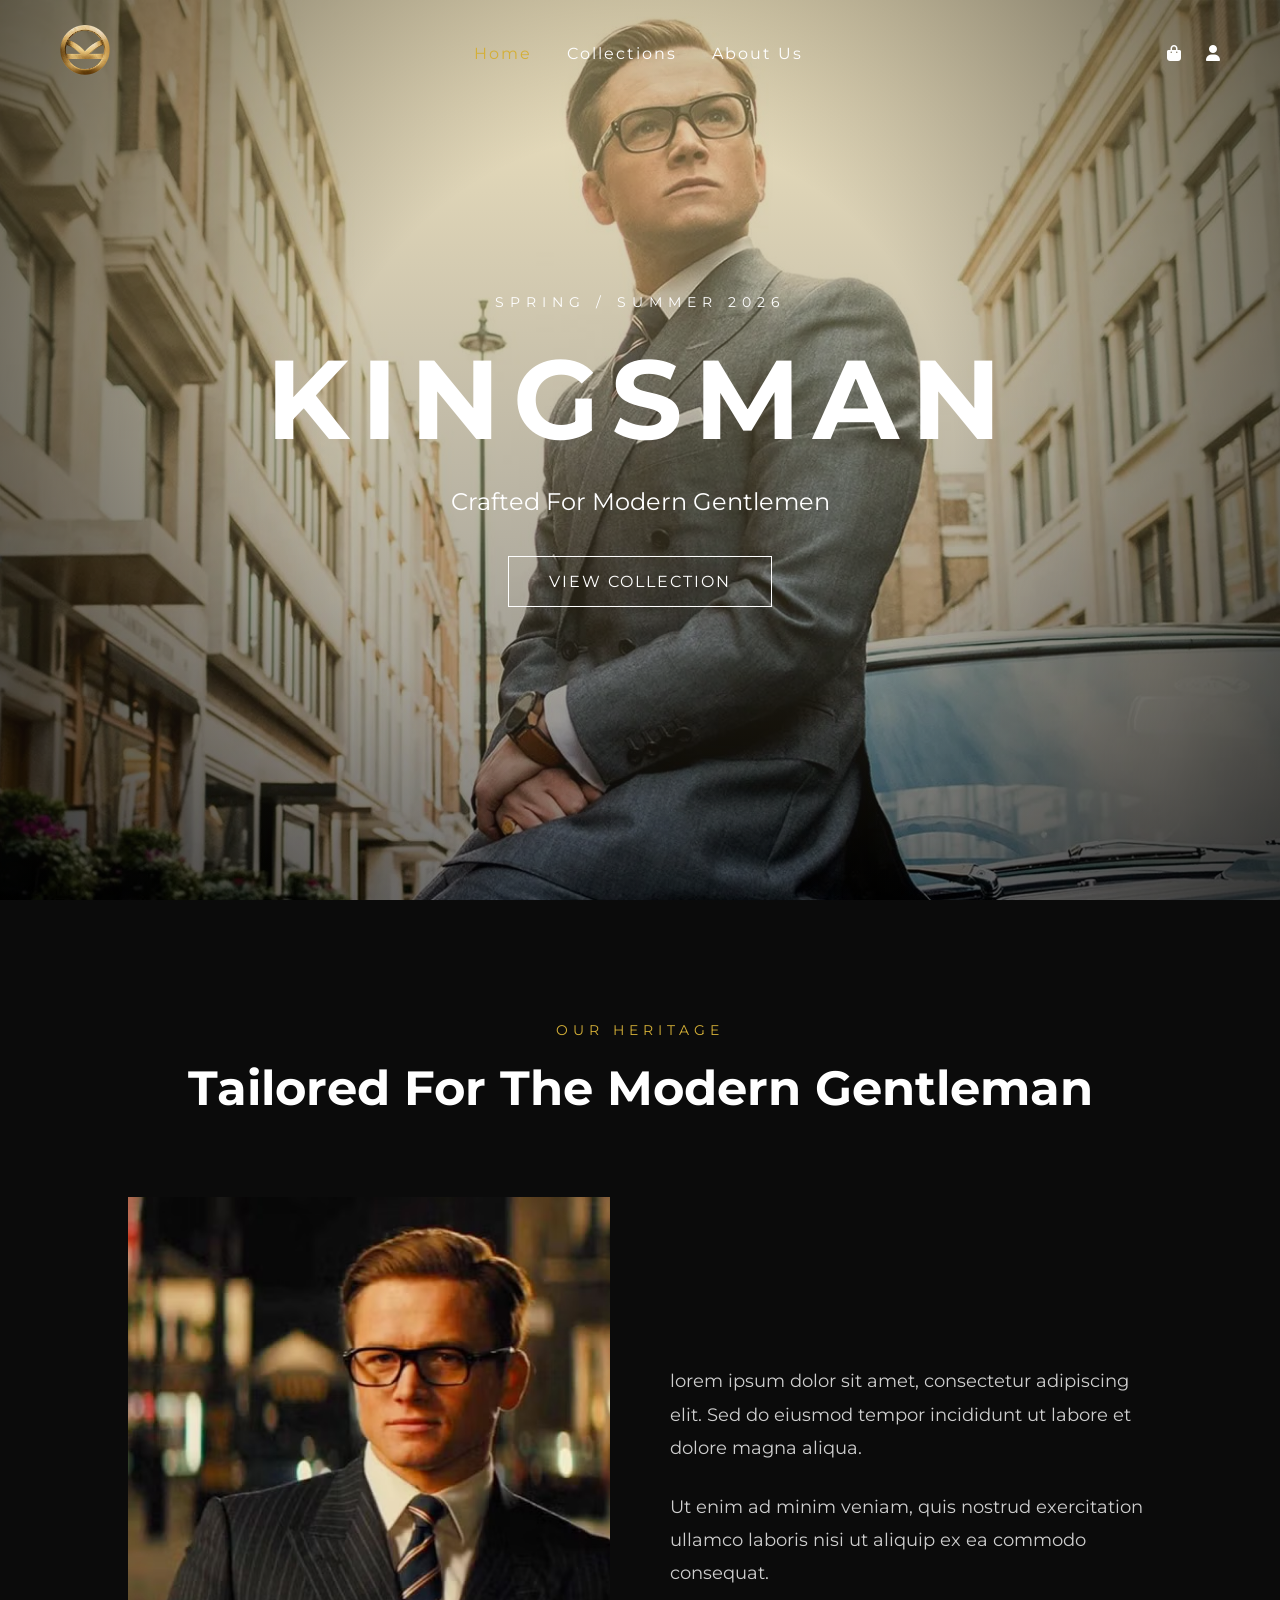
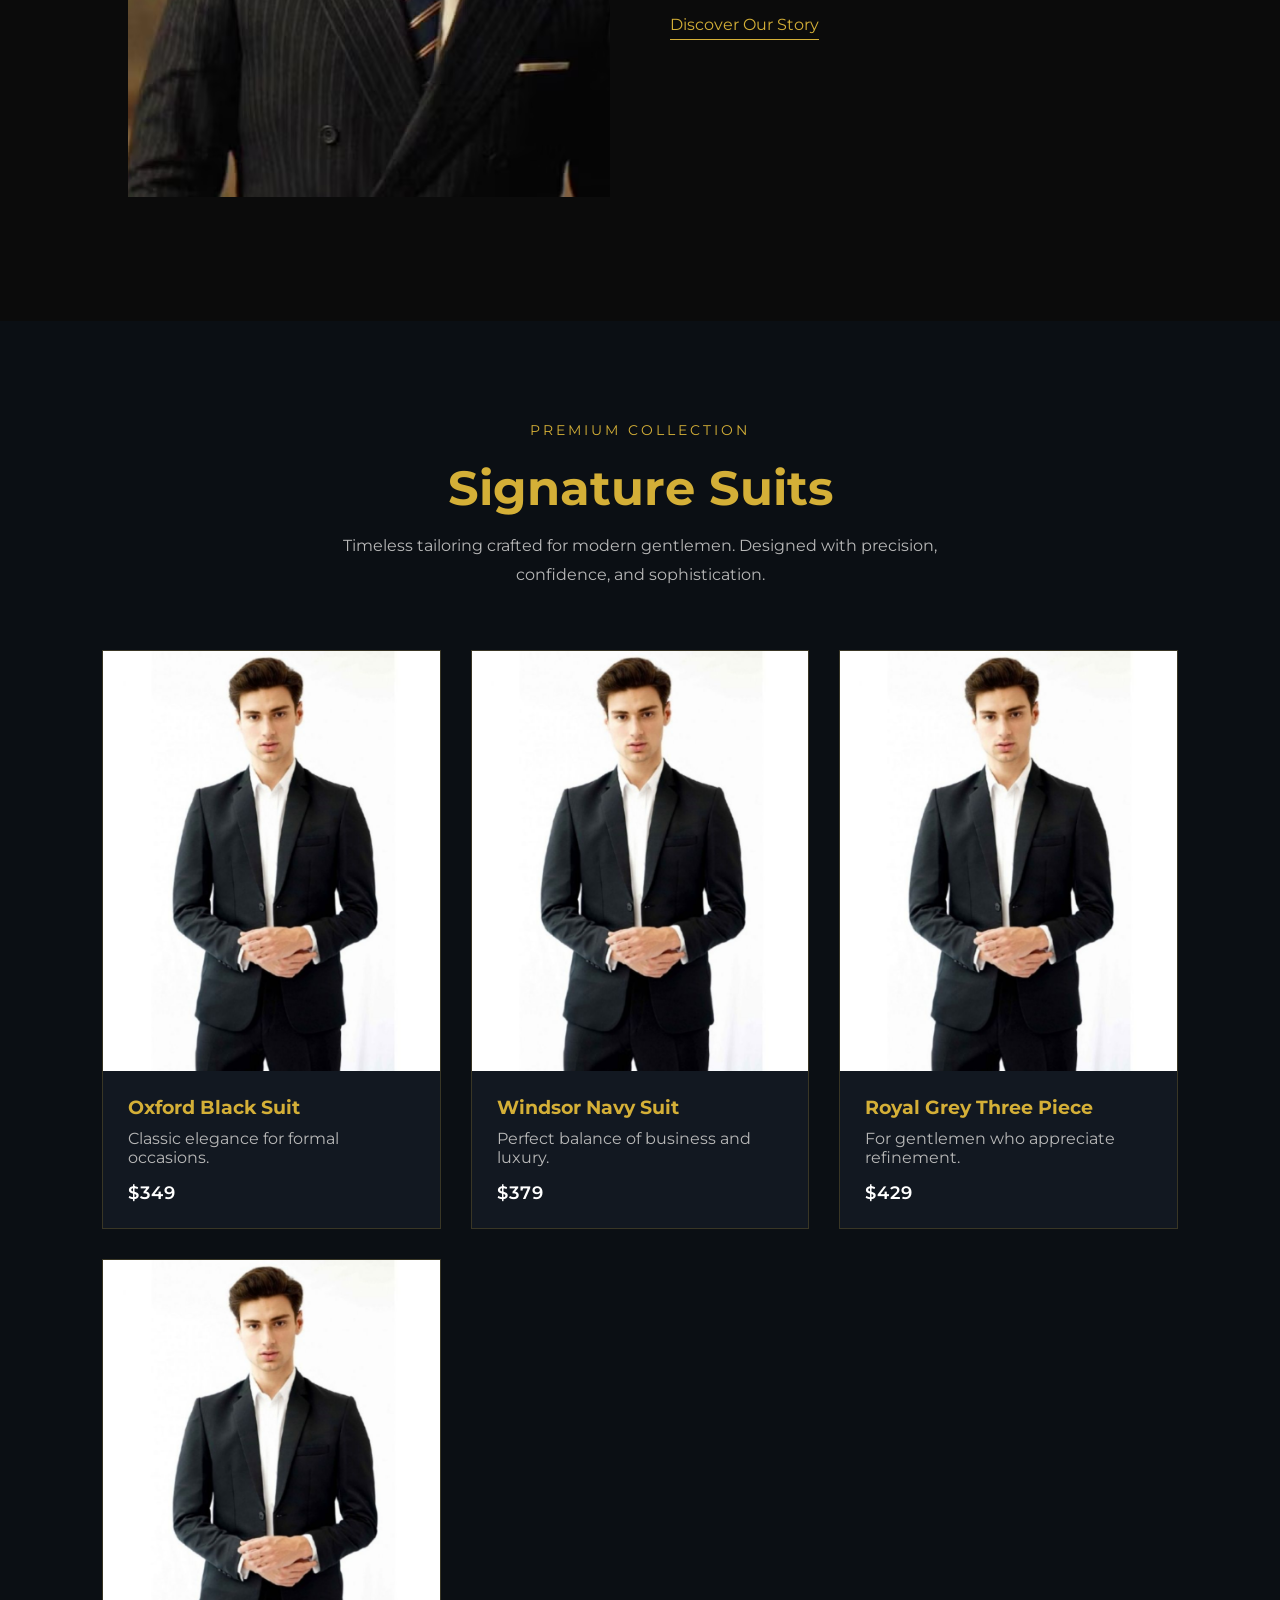
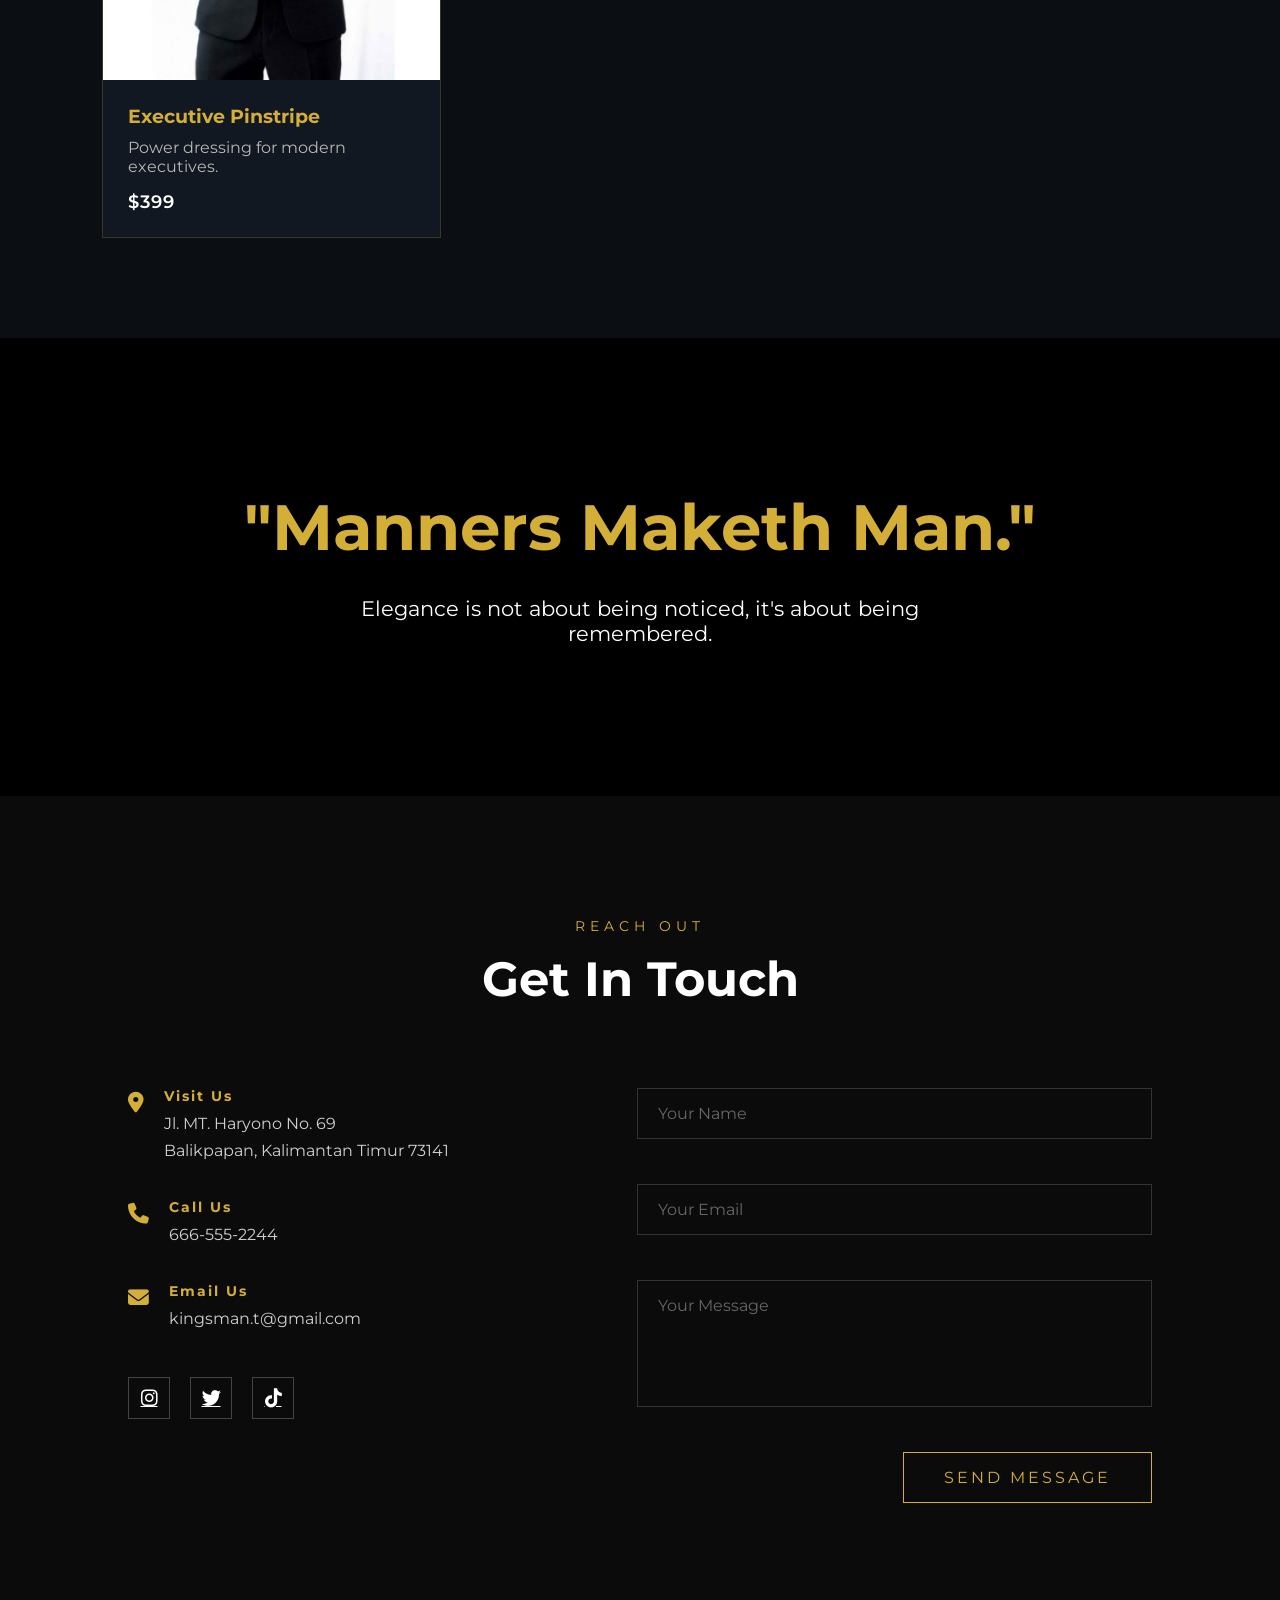
==== commit f070853e: "gwej rapiin sikit" ====
--- a/index.html
+++ b/index.html
@@ -27,7 +27,7 @@
             </div>
 
             <ul class="nav-menu" id="navMenu">
-                <li><a href="#hero">Home</a></li>
+                <li><a href="#hero" class="active-link">Home</a></li>
                 <li><a href="collection.html">Collections</a></li>
                 <li><a href="#legacy">About Us</a></li>
             </ul>
@@ -35,7 +35,7 @@
             <div class="nav-icons">
                 <!-- <a href="#"><i class="fas fa-search"></i></a> -->
                 <a href="cart.html"><i class="fas fa-bag-shopping"></i></a>
-                <a href="#"><i class="fas fa-user"></i></a>
+                <a href="profile.html"><i class="fas fa-user"></i></a>
             </div>
 
             <button class="hamburger" id="hamburger">
@@ -66,7 +66,7 @@
 
             <div class="hero-buttons">
 
-                <a href="#collection" class="btn-secondary">
+                <a href="#signature-suits" class="btn-secondary">
                     VIEW COLLECTION
                 </a>
 
@@ -108,7 +108,7 @@
             </div>
         </div>
     </section>
-<section class="signature-suits">
+<section class="signature-suits" id="signature-suits">
     <div class="container">
  
         <div class="section-header">
@@ -217,7 +217,6 @@
         </div>
 
         <div class="suits-grid">
-   ...
 </div>
 
 <div id="detailSection" class="product-detail">
--- a/style.css
+++ b/style.css
@@ -247,6 +247,152 @@
     }
 }
 
+.profile-page{
+    padding:120px 8%;
+    background:#0f141b;
+    min-height:100vh;
+}
+
+.profile-container{
+    display:grid;
+    grid-template-columns:300px 1fr;
+    gap:30px;
+}
+
+.profile-sidebar{
+    background:#121821;
+    padding:30px;
+    text-align:center;
+    border:1px solid rgba(212,175,55,.2);
+}
+
+.profile-sidebar img{
+    width:120px;
+    height:120px;
+    border-radius:50%;
+    object-fit:cover;
+    margin-bottom:15px;
+}
+
+.profile-sidebar h3{
+    color:#fff;
+}
+
+.profile-sidebar p{
+    color:#aaa;
+    margin-bottom:30px;
+}
+
+.profile-sidebar ul{
+    list-style:none;
+}
+
+.profile-sidebar li{
+    padding:15px;
+    color:#ccc;
+    cursor:pointer;
+}
+
+.profile-sidebar li.active{
+    color:#d4af37;
+}
+
+.profile-content{
+    display:flex;
+    flex-direction:column;
+    gap:25px;
+}
+
+.welcome-card,
+.stat-card,
+.recent-orders{
+    background:#121821;
+    padding:25px;
+    border:1px solid rgba(212,175,55,.2);
+}
+
+.stats-grid{
+    display:grid;
+    grid-template-columns:repeat(3,1fr);
+    gap:20px;
+}
+
+.stat-card h3{
+    color:#d4af37;
+    font-size:2rem;
+}
+
+.recent-orders table{
+    width:100%;
+    border-collapse:collapse;
+}
+
+.recent-orders th,
+.recent-orders td{
+    padding:15px;
+    border-bottom:1px solid rgba(255,255,255,.1);
+    color:#ccc;
+}
+
+.profile-sidebar h3 {
+    margin: 10px 0 4px;
+    color: white;
+}
+
+.profile-sidebar p {
+    margin: 0 0 12px;
+    color: #ccc;
+    font-size: 13px;
+}
+
+.profile-info li {
+    padding: 4px 0;
+    margin: 0;
+}
+
+.profile-info strong {
+    color: #d4af37; 
+}
+
+.welcome-card h2,
+.welcome-card p {
+    color: white;
+}
+
+/* Statistics Cards */
+.stat-card h3 {
+    color: #d4af37;
+}
+
+.stat-card p {
+    color: white;
+}
+
+/* Recent Orders */
+.recent-orders h3 {
+    color: white;
+    margin-bottom: 20px;
+}
+
+.recent-orders table {
+    width: 100%;
+    border-collapse: collapse;
+}
+
+.recent-orders th {
+    color: #d4af37;
+    text-align: left;
+    padding: 12px;
+}
+
+.recent-orders td {
+    color: white;
+    padding: 12px;
+}
+
+.recent-orders tr {
+    border-bottom: 1px solid rgba(255,255,255,0.1);
+}
 
 /* ===========================================================
    LEGACY / HERITAGE SECTION (index.html)
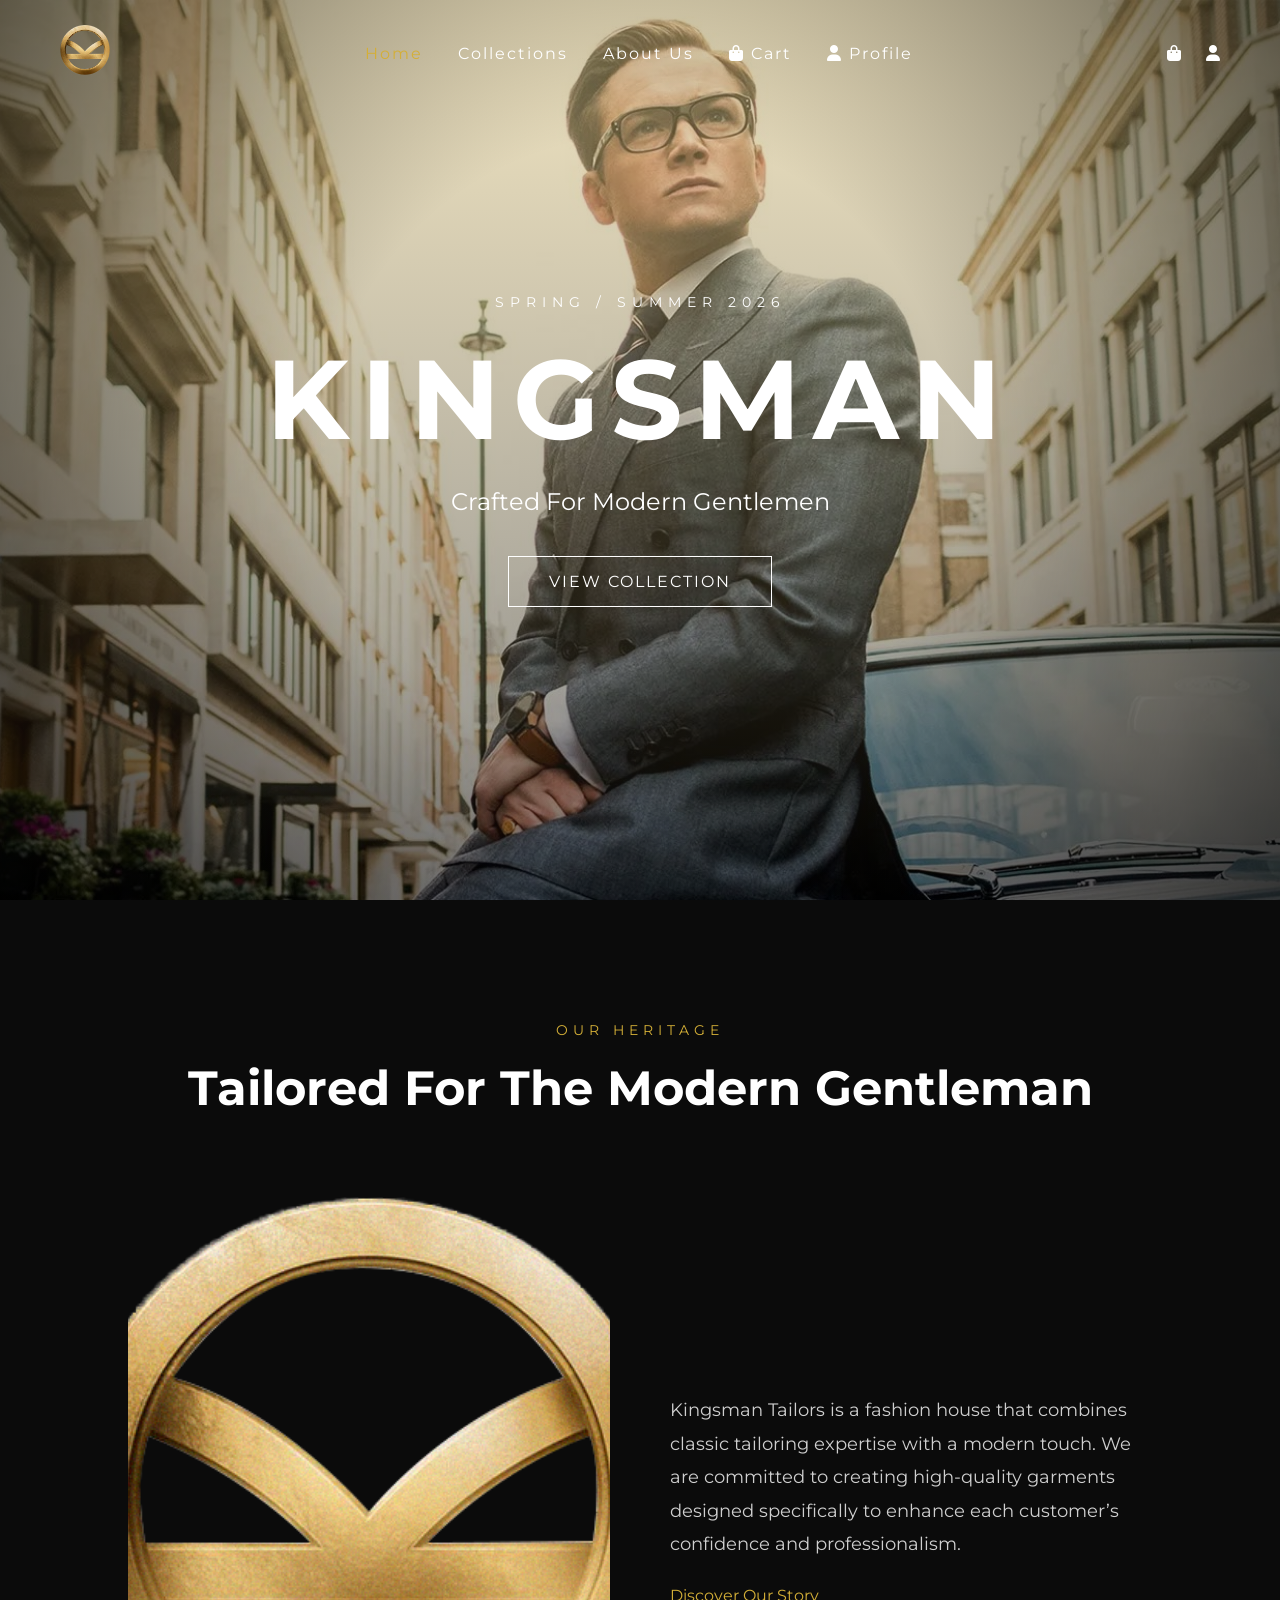
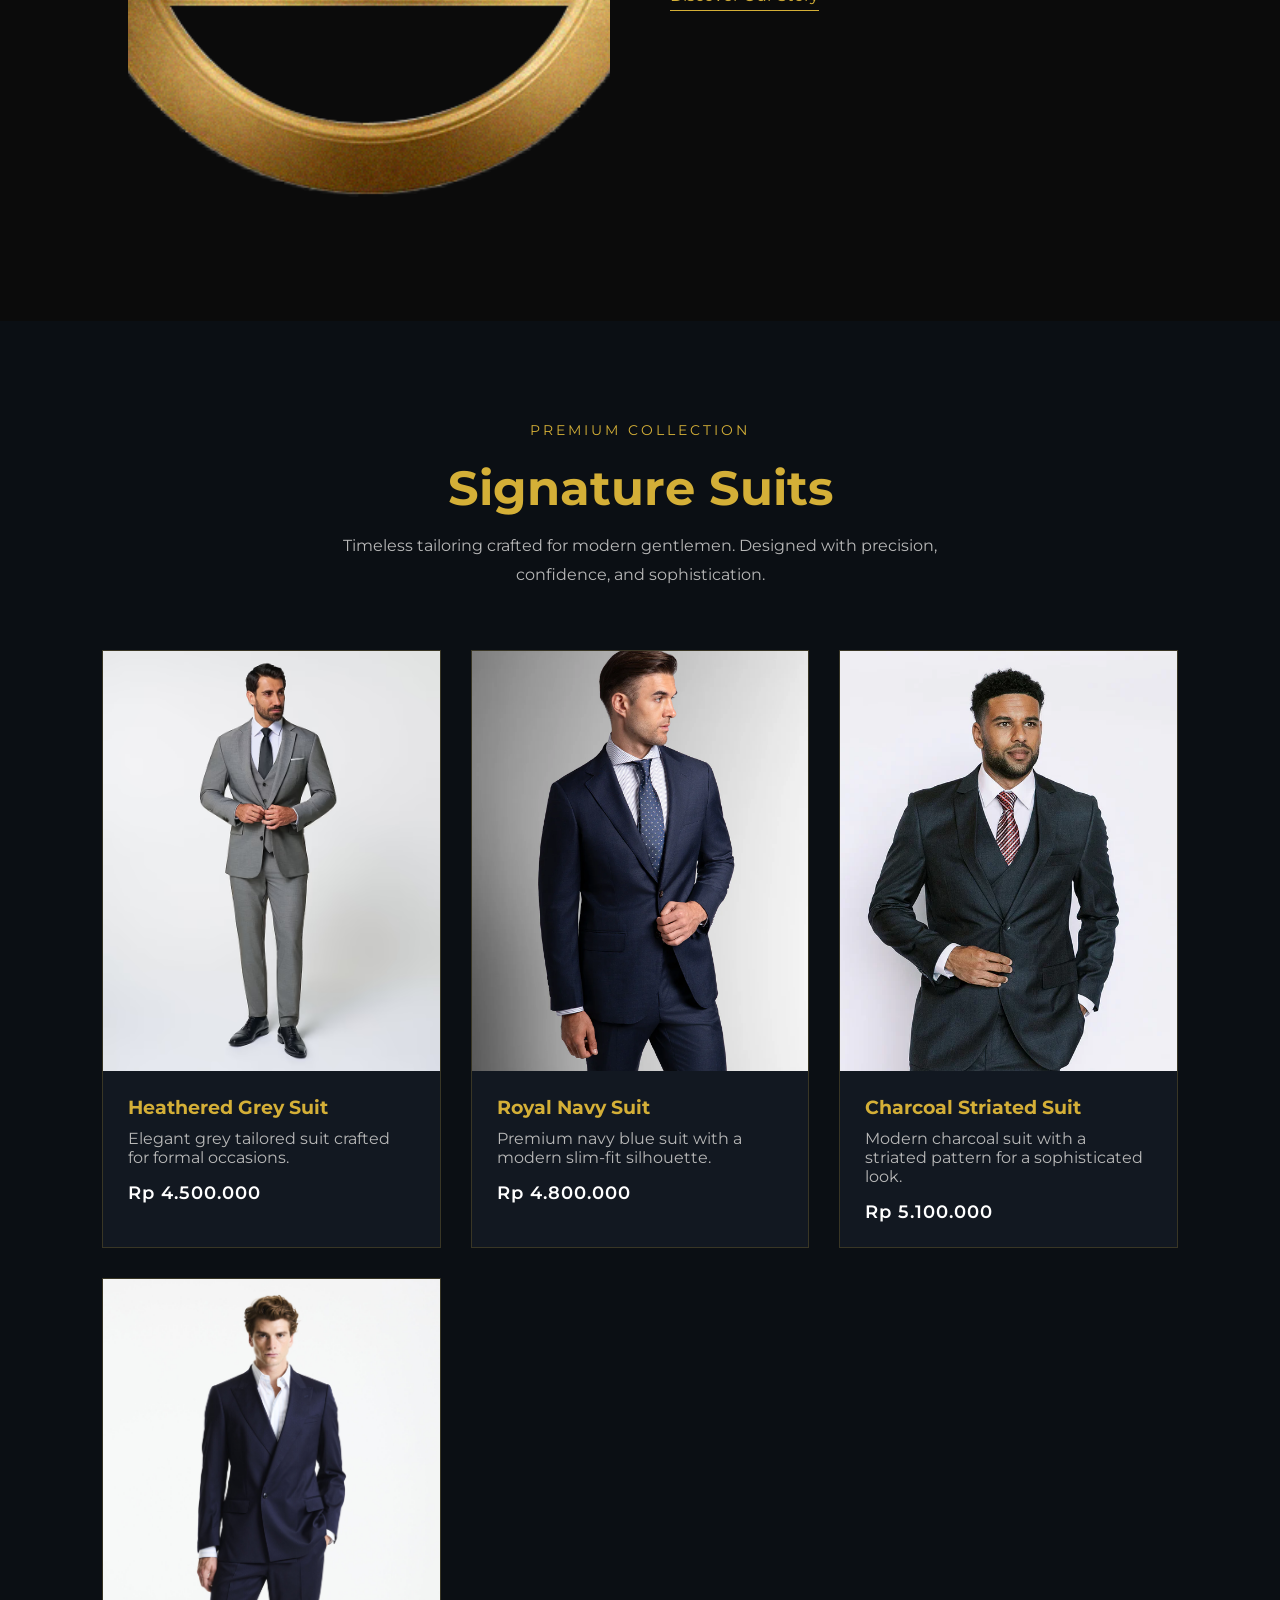
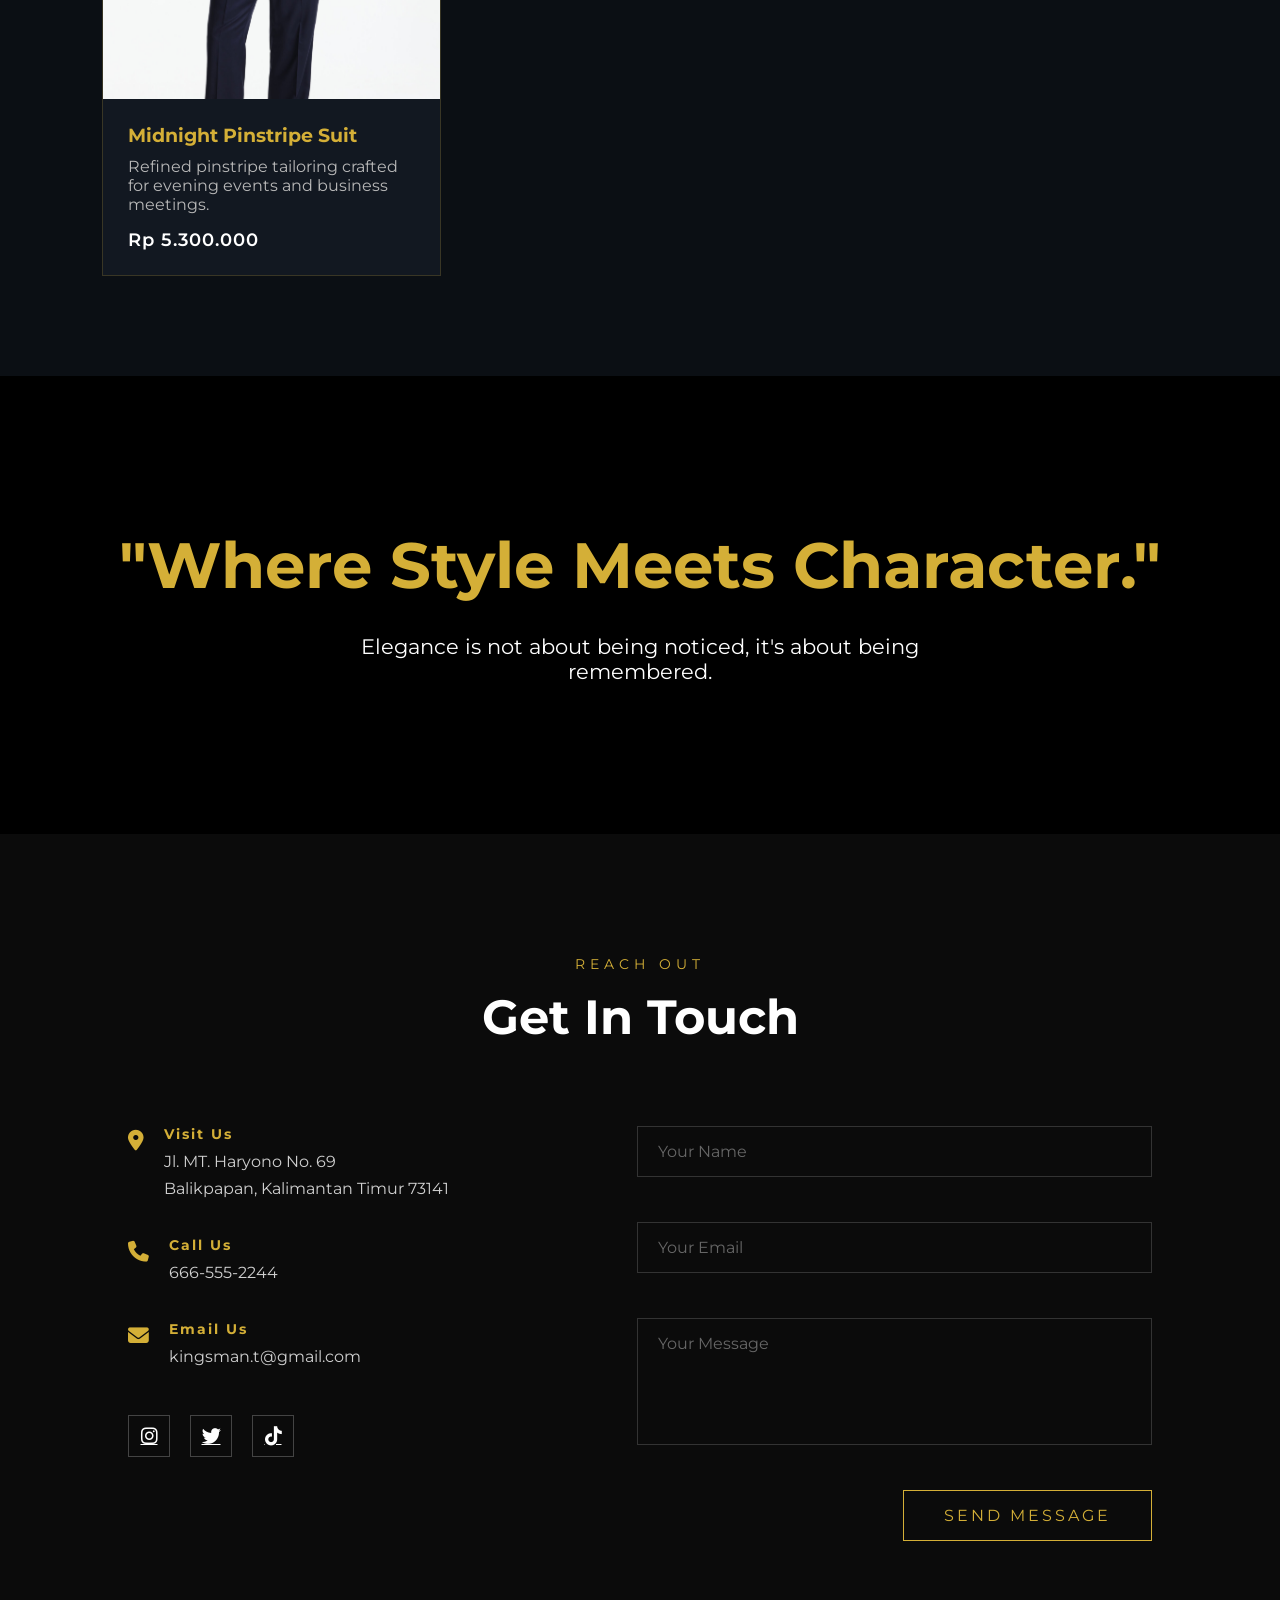
==== commit 14014e68: "index taruh luar + link disesuaikan" ====
--- a/index.html
+++ b/index.html
@@ -4,9 +4,9 @@
 <head>
     <meta charset="UTF-8">
     <meta name="viewport" content="width=device-width, initial-scale=1.0">
-    <title>KINGSMEN | Fashion For Gentlemen</title>
-
-    <link rel="stylesheet" href="style.css">
+    <title>KINGSMAN | Fashion For Gentlemen</title>
+
+    <link rel="stylesheet" href="../css/style.css">
 
     <!-- Google Font -->
     <link href="https://fonts.googleapis.com/css2?family=Montserrat:ital,wght@0,100..900;1,100..900&display=swap"
@@ -22,21 +22,35 @@
         <nav class="navbar">
 
             <div class="logo">
-                <img src="assets/logo.png" alt="kmlogo">
+                <img src="../assets/logo.png" alt="kmlogo">
 
             </div>
 
             <ul class="nav-menu" id="navMenu">
                 <li><a href="#hero" class="active-link">Home</a></li>
-                <li><a href="collection.html">Collections</a></li>
+                <li><a href="html/collection.html">Collections</a></li>
                 <li><a href="#legacy">About Us</a></li>
+
+                <!-- navbar mobile -->
+                <li class="mobile-only">
+                    <a href="html/cart.html">
+                        <i class="fas fa-bag-shopping"></i> Cart
+                    </a>
+                </li>
+
+                <li class="mobile-only">
+                    <a href="html/profile.html">
+                        <i class="fas fa-user"></i> Profile
+                    </a>
+                </li>
             </ul>
 
             <div class="nav-icons">
-                <!-- <a href="#"><i class="fas fa-search"></i></a> -->
-                <a href="cart.html"><i class="fas fa-bag-shopping"></i></a>
-                <a href="profile.html"><i class="fas fa-user"></i></a>
-            </div>
+                <a href="html/cart.html"><i class="fas fa-bag-shopping"></i></a>
+                <a href="html/profile.html"><i class="fas fa-user"></i></a>
+            </div>
+
+
 
             <button class="hamburger" id="hamburger">
                 ☰
@@ -54,7 +68,7 @@
 
             <span class="subtitle">
                 SPRING / SUMMER 2026
-            </span>
+            </span> 
 
             <h1>
                 KINGSMAN
@@ -71,6 +85,8 @@
                 </a>
 
             </div>
+
+        
 
         </div>
 
@@ -87,18 +103,12 @@
 
             <div class="legacy-grid">
                 <div class="legacy-image">
-                    <img src="assets/hero.avif" alt="Kingsmen Fashion">
+                    <img src="assets/logo.png" alt="Kingsman Fashion">
                 </div>
 
                 <div class="legacy-content">
                     <p>
-                        lorem ipsum dolor sit amet, consectetur adipiscing elit. Sed do eiusmod tempor incididunt ut
-                        labore et dolore magna aliqua.
-                    </p>
-
-                    <p>
-                        Ut enim ad minim veniam, quis nostrud exercitation ullamco laboris nisi ut aliquip ex ea commodo
-                        consequat.
+                        Kingsman Tailors is a fashion house that combines classic tailoring expertise with a modern touch. We are committed to creating high-quality garments designed specifically to enhance each customer’s confidence and professionalism.
                     </p>
 
                     <a href="#" class="learn-more">
@@ -108,149 +118,50 @@
             </div>
         </div>
     </section>
-<section class="signature-suits" id="signature-suits">
-    <div class="container">
+    <section class="signature-suits" id="signature-suits">
+        <div class="container">
  
-        <div class="section-header">
-            <span class="subtitle">Premium Collection</span>
-            <h2>Signature Suits</h2>
-            <p>
-                Timeless tailoring crafted for modern gentlemen.
-                Designed with precision, confidence, and sophistication.
-            </p>
-        </div>
+            <div class="section-header">
+                <span class="subtitle">Premium Collection</span>
+                <h2>Signature Suits</h2>
+                <p>
+                    Timeless tailoring crafted for modern gentlemen.
+                    Designed with precision, confidence, and sophistication.
+                </p>
+            </div>
  
-        <div class="suits-grid">
- 
-            <div class="suit-card">
-                <div class="suit-image">
-                    <img src="assets/ap.jpg" alt="Oxford Black Suit">
-                    <div class="suit-overlay">
-                        <button
-                            class="btn-detail"
-                            data-name="Oxford Black Suit"
-                            data-desc="Crafted from premium wool blend with a slim-fit silhouette."
-                            data-price="$349"
-                            data-img="assets/ap.jpg"
-                        >
-                            View Details
+            <div class="suits-grid" id="signatureSuitsGrid">
+                <!-- Signature suits rendered from JS -->
+            </div>
+
+            <div id="detailSection" class="product-detail">
+                <button class="close-detail">&times;</button>
+
+                <div class="detail-content">
+
+                    <div class="detail-image">
+                        <img id="detailImage" src="" alt="">
+                    </div>
+
+                    <div class="detail-info">
+                        <h2 id="detailTitle"></h2>
+
+                        <p id="detailDesc"></p>
+
+                        <h3 id="detailPrice"></h3>
+
+                        <button class="btn-submit">
+                            ADD TO CART
                         </button>
                     </div>
-                </div>
- 
-                <div class="suit-content">
-                    <h3>Oxford Black Suit</h3>
-                    <p>Classic elegance for formal occasions.</p>
-                    <span class="suit-price">$349</span>
-                </div>
-            </div>
- 
-            <div class="suit-card">
-                <div class="suit-image">
-                    <img src="assets/ap.jpg" alt="Windsor Navy Suit">
-                    <div class="suit-overlay">
-                        <button
-                            class="btn-detail"
-                            data-name="Windsor Navy Suit"
-                            data-desc="Modern tailoring featuring premium navy fabric and elegant finishing."
-                            data-price="$379"
-                            data-img="assets/ap.jpg"
-                        >
-                            View Details
-                        </button>
-                    </div>
-                </div>
- 
-                <div class="suit-content">
-                    <h3>Windsor Navy Suit</h3>
-                    <p>Perfect balance of business and luxury.</p>
-                    <span class="suit-price">$379</span>
-                </div>
-            </div>
- 
-            <div class="suit-card">
-                <div class="suit-image">
-                    <img src="assets/ap.jpg" alt="Royal Grey Three Piece">
-                    <div class="suit-overlay">
-                        <button
-                            class="btn-detail"
-                            data-name="Royal Grey Three Piece"
-                            data-desc="Three-piece suit designed with British-inspired sophistication."
-                            data-price="$429"
-                            data-img="assets/ap.jpg"
-                        >
-                            View Details
-                        </button>
-                    </div>
-                </div>
- 
-                <div class="suit-content">
-                    <h3>Royal Grey Three Piece</h3>
-                    <p>For gentlemen who appreciate refinement.</p>
-                    <span class="suit-price">$429</span>
-                </div>
-            </div>
- 
-            <div class="suit-card">
-                <div class="suit-image">
-                    <img src="assets/ap.jpg" alt="Executive Pinstripe">
-                    <div class="suit-overlay">
-                        <button
-                            class="btn-detail"
-                            data-name="Executive Pinstripe"
-                            data-desc="Elegant pinstripe design suitable for executive meetings and events."
-                            data-price="$399"
-                            data-img="assets/ap.jpg"
-                        >
-                            View Details
-                        </button>
-                    </div>
-                </div>
- 
-                <div class="suit-content">
-                    <h3>Executive Pinstripe</h3>
-                    <p>Power dressing for modern executives.</p>
-                    <span class="suit-price">$399</span>
-                </div>
-            </div>
- 
-        </div>
-
-        <div class="suits-grid">
-</div>
-
-<div id="detailSection" class="product-detail">
-    <button class="close-detail">&times;</button>
-
-    <div class="detail-content">
-
-        <div class="detail-image">
-            <img id="detailImage" src="" alt="">
-        </div>
-
-        <div class="detail-info">
-            <h2 id="detailTitle"></h2>
-
-            <p id="detailDesc"></p>
-
-            <h3 id="detailPrice"></h3>
-
-            <button class="btn-submit">
-                ADD TO CART
-            </button>
-        </div>
-
-    </div>
-</div>
-
-<div id="detailOverlay"></div>
-
-</div>
-</section>
- 
-    </div>
-</section>
- 
+
+                </div>
+            </div>
+
+            <div id="detailOverlay"></div>
+
+        </div>
+    </section>
 
     <!-- Quote Section -->
     <section class="quote-section" id="quote">
@@ -258,12 +169,11 @@
         <div class="quote-content">
 
             <h2>
-                "Manners Maketh Man."
+                "Where Style Meets Character."
             </h2>
 
             <p>
-                Elegance is not about being noticed,
-                it's about being remembered.
+                Elegance is not about being noticed, it's about being remembered.
             </p>
 
         </div>
@@ -332,8 +242,11 @@
     </section>
 
 
-    <script src="script.js"></script>
-
+    <div id="toast-container" aria-live="polite" aria-atomic="true"></div>
+    <script src="js/common.js" defer></script>
+    <script src="js/ui.js" defer></script>
+    <script src="js/data.js" defer></script>
+    <script src="js/script.js" defer></script>
 
 </body>
 
--- a/css/style.css
+++ b/css/style.css
@@ -0,0 +1,2143 @@
+/* ===========================================================
+   GLOBAL / RESET
+=========================================================== */
+
+html {
+    scroll-behavior: smooth;
+}
+
+* {
+    margin: 0;
+    padding: 0;
+    box-sizing: border-box;
+}
+
+:root {
+    --gold: #d4af37;
+    --white: #ffffff;
+    --dark: #0b0b0b;
+}
+
+body {
+    font-family: 'Montserrat', sans-serif;
+    background: black;
+}
+
+
+/* ===========================================================
+   NAVBAR
+=========================================================== */
+
+header {
+    position: absolute;
+    top: 0;
+    width: 100%;
+    z-index: 1000;
+}
+
+.navbar {
+    display: flex;
+    justify-content: space-between;
+    align-items: center;
+
+    padding: 25px 60px;
+}
+
+.logo {
+    color: white;
+    font-size: 2rem;
+    letter-spacing: 6px;
+    font-weight: 700;
+}
+
+.logo img {
+    width: 50px;
+    height: auto;
+    object-fit: cover;
+}
+
+.nav-menu {
+    list-style: none;
+    display: flex;
+    gap: 35px;
+}
+
+.nav-menu a {
+    color: white;
+    text-decoration: none;
+    font-size: 1rem;
+    letter-spacing: 2px;
+    transition: .3s;
+}
+
+.nav-menu a:hover {
+    color: var(--gold);
+}
+
+/* Link aktif (dipakai di navbar collection.html) */
+.nav-menu a.active-link {
+    color: #d4af37;
+}
+
+.nav-icons {
+    display: flex;
+    gap: 25px;
+}
+
+.nav-icons a {
+    color: white;
+    font-size: 1rem;
+    transition: .3s;
+}
+
+.nav-icons a:hover {
+    color: var(--gold);
+}
+
+.hamburger {
+    display: none;
+    border: none;
+    background: none;
+    color: white;
+    font-size: 2rem;
+    cursor: pointer;
+}
+
+/* Navbar mobile */
+@media(max-width:768px) {
+
+    .navbar {
+        padding: 20px;
+    }
+
+    .hamburger {
+        display: block;
+    }
+
+    .nav-menu {
+        position: absolute;
+        top: 100%;
+        left: 0;
+        width: 100%;
+
+        background: black;
+
+        flex-direction: column;
+        align-items: center;
+
+        gap: 20px;
+
+        padding: 30px 0;
+
+        display: none;
+    }
+
+    .nav-menu.active {
+        display: flex;
+    }
+
+    .nav-icons {
+        display: none;
+    }
+}
+
+
+/* ===========================================================
+   HERO SECTION (index.html)
+=========================================================== */
+
+.hero {
+    height: 100vh;
+
+    background:
+        linear-gradient(rgba(228, 200, 118, 0.45), rgba(0, 0, 0, .45)),
+        url("../assets/home.jpg");
+
+    background-size: cover;
+    background-position: center;
+
+    display: flex;
+    justify-content: center;
+    align-items: center;
+
+    position: relative;
+}
+
+.overlay {
+    position: absolute;
+    inset: 0;
+    background: radial-gradient(circle, transparent 40%, rgba(0, 0, 0, .6) 100%);
+}
+
+.hero-content {
+    position: relative;
+    z-index: 2;
+    text-align: center;
+    color: white;
+}
+#toast-container {
+    position: fixed;
+    right: 20px;
+    bottom: 20px;
+    z-index: 2000;
+    display: flex;
+    flex-direction: column;
+    gap: 8px;
+}
+.toast {
+    background: rgba(0,0,0,0.85);
+    color: #fff;
+    padding: 10px 14px;
+    border-radius: 8px;
+    transform: translateY(10px);
+    opacity: 0;
+    transition: all 240ms ease;
+}
+.toast.show {
+    transform: translateY(0);
+    opacity: 1;
+}
+
+/* Subtitle generik (dipakai di hero) */
+.subtitle {
+    display: block;
+    letter-spacing: 6px;
+    margin-bottom: 20px;
+    font-size: .9rem;
+}
+
+.hero-content h1 {
+    font-size: 7rem;
+    letter-spacing: 12px;
+    margin-bottom: 20px;
+}
+
+.hero-content p {
+    font-size: 1.5rem;
+    margin-bottom: 40px;
+}
+
+.hero-buttons {
+    display: flex;
+    justify-content: center;
+    gap: 20px;
+    flex-wrap: wrap;
+}
+
+.btn-primary {
+    background: white;
+    color: black;
+    text-decoration: none;
+
+    padding: 15px 40px;
+    letter-spacing: 2px;
+    font-weight: 600;
+
+    transition: .3s;
+}
+
+.btn-primary:hover {
+    transform: translateY(-4px);
+}
+
+.btn-secondary {
+    border: 1px solid white;
+    color: white;
+    text-decoration: none;
+
+    padding: 15px 40px;
+    letter-spacing: 2px;
+
+    transition: .3s;
+}
+
+.btn-secondary:hover {
+    background: white;
+    color: black;
+}
+
+/* Hero mobile */
+@media(max-width:768px) {
+
+    .hero-content h1 {
+        font-size: 4rem;
+        letter-spacing: 6px;
+    }
+
+    .hero-content p {
+        font-size: 1.1rem;
+    }
+}
+
+.profile-page{
+    padding:120px 8%;
+    background:#0f141b;
+    min-height:100vh;
+}
+
+.profile-container{
+    display:grid;
+    grid-template-columns:300px 1fr;
+    gap:30px;
+}
+
+.profile-sidebar{
+    background:#121821;
+    padding:30px;
+    text-align:center;
+    border:1px solid rgba(212,175,55,.2);
+}
+
+.profile-sidebar img{
+    width:120px;
+    height:120px;
+    border-radius:50%;
+    object-fit:cover;
+    margin-bottom:15px;
+}
+
+.profile-sidebar h3{
+    color:#fff;
+}
+
+.profile-sidebar p{
+    color:#aaa;
+    margin-bottom:30px;
+}
+
+.profile-sidebar ul{
+    list-style:none;
+}
+
+.profile-sidebar li{
+    padding:15px;
+    color:#ccc;
+    cursor:pointer;
+}
+
+.profile-sidebar li.active{
+    color:#d4af37;
+}
+
+.profile-content{
+    display:flex;
+    flex-direction:column;
+    gap:25px;
+}
+
+.welcome-card,
+.stat-card,
+.recent-orders{
+    background:#121821;
+    padding:25px;
+    border:1px solid rgba(212,175,55,.2);
+}
+
+.stats-grid{
+    display:grid;
+    grid-template-columns:repeat(3,1fr);
+    gap:20px;
+}
+
+.stat-card h3{
+    color:#d4af37;
+    font-size:2rem;
+}
+
+.recent-orders table{
+    width:100%;
+    border-collapse:collapse;
+}
+
+.recent-orders th,
+.recent-orders td{
+    padding:15px;
+    border-bottom:1px solid rgba(255,255,255,.1);
+    color:#ccc;
+}
+
+.profile-sidebar h3 {
+    margin: 10px 0 4px;
+    color: white;
+}
+
+.profile-sidebar p {
+    margin: 0 0 12px;
+    color: #ccc;
+    font-size: 13px;
+}
+
+.profile-info li {
+    padding: 4px 0;
+    margin: 0;
+}
+
+.profile-info strong {
+    color: #d4af37; 
+}
+
+.welcome-card h2,
+.welcome-card p {
+    color: white;
+}
+
+/* Statistics Cards */
+.stat-card h3 {
+    color: #d4af37;
+}
+
+.stat-card p {
+    color: white;
+}
+
+/* Recent Orders */
+.recent-orders h3 {
+    color: white;
+    margin-bottom: 20px;
+}
+
+.recent-orders table {
+    width: 100%;
+    border-collapse: collapse;
+}
+
+.recent-orders th {
+    color: #d4af37;
+    text-align: left;
+    padding: 12px;
+}
+
+.recent-orders td {
+    color: white;
+    padding: 12px;
+}
+
+.recent-orders tr {
+    border-bottom: 1px solid rgba(255,255,255,0.1);
+}
+
+/* Collection expandable detail */
+.card-expand {
+    max-height: 0;
+    overflow: hidden;
+    transition: max-height 0.28s ease, padding 0.2s ease;
+    background: rgba(255,255,255,0.03);
+    border-top: 1px solid rgba(255,255,255,0.04);
+    padding: 0 18px;
+}
+.card-expand.open {
+    padding: 12px 18px;
+    max-height: 240px;
+}
+.card-expand .expand-desc {
+    color: #ccc;
+    margin-bottom: 8px;
+}
+.card-expand .expand-price {
+    color: var(--gold);
+    font-weight: 700;
+}
+.card-expand .expand-inner{display:flex;gap:14px;align-items:flex-start}
+.card-expand .expand-media img{width:140px;height:120px;object-fit:cover;border-radius:6px}
+.card-expand .expand-body{flex:1}
+.card-expand .expand-title{margin:0 0 8px 0}
+.card-expand .expand-actions{margin-top:12px}
+.card-expand .btn-add{background:var(--gold);border:none;color:#000;padding:10px 14px;border-radius:6px;cursor:pointer;font-weight:700}
+.card-expand .btn-add:disabled{opacity:.6;cursor:default}
+/* make expand span full grid width and visually align under products */
+.product-grid > .card-expand {
+    grid-column: 1 / -1;
+    box-shadow: none;
+}
+
+/* ===========================================================
+   LEGACY / HERITAGE SECTION (index.html)
+=========================================================== */
+
+.legacy {
+    background: #0b0b0b;
+    color: white;
+    padding: 120px 10%;
+}
+
+.legacy-header {
+    text-align: center;
+    margin-bottom: 80px;
+}
+
+.legacy-header span {
+    color: #d4af37;
+    letter-spacing: 5px;
+    font-size: .9rem;
+}
+
+.legacy-header h2 {
+    font-size: 3rem;
+    margin-top: 20px;
+}
+
+.legacy-grid {
+    display: grid;
+    grid-template-columns: 1fr 1fr;
+    gap: 60px;
+    align-items: center;
+}
+
+.legacy-image img {
+    width: 100%;
+    height: 600px;
+    object-fit: cover;
+}
+
+.legacy-content p {
+    color: #cfcfcf;
+    line-height: 1.9;
+    margin-bottom: 25px;
+    font-size: 1.1rem;
+}
+
+.learn-more {
+    color: #d4af37;
+    text-decoration: none;
+    border-bottom: 1px solid #d4af37;
+    padding-bottom: 5px;
+}
+
+
+/* ===========================================================
+   SIGNATURE SUITS SECTION (index.html)
+=========================================================== */
+
+.signature-suits {
+    background: #0b0f14;
+    padding: 100px 8%;
+    color: white;
+}
+
+.container {
+    max-width: 1400px;
+    margin: auto;
+}
+
+.section-header {
+    text-align: center;
+    margin-bottom: 60px;
+}
+
+/* Subtitle khusus di dalam section-header, override .subtitle global */
+.section-header .subtitle {
+    color: #d4af37;
+    letter-spacing: 3px;
+    text-transform: uppercase;
+    font-size: 14px;
+}
+
+.section-header h2 {
+    font-size: 3rem;
+    margin: 15px 0;
+    color: #d4af37;
+}
+
+.section-header p {
+    max-width: 650px;
+    margin: auto;
+    color: #b8b8b8;
+    line-height: 1.8;
+}
+
+.suits-grid {
+    display: grid;
+    grid-template-columns: repeat(auto-fit, minmax(280px, 1fr));
+    gap: 30px;
+}
+
+.suit-card {
+    background: #121821;
+    border: 1px solid rgba(212, 175, 55, .2);
+    overflow: hidden;
+    transition: .4s;
+    position: relative;
+}
+
+.suit-card:hover {
+    border-color: rgba(212, 175, 55, .6);
+    transform: translateY(-6px);
+}
+
+.suit-image {
+    position: relative;
+    overflow: hidden;
+    height: 420px;
+}
+
+.suit-image img {
+    width: 100%;
+    height: 100%;
+    object-fit: cover;
+    transition: .6s;
+}
+
+.suit-card:hover .suit-image img {
+    transform: scale(1.08);
+}
+
+/* Overlay tombol "View Details", muncul saat hover */
+.suit-overlay {
+    position: absolute;
+    inset: 0;
+
+    display: flex;
+    align-items: center;
+    justify-content: center;
+
+    background: linear-gradient(to top, rgba(11, 15, 20, .92) 10%, rgba(11, 15, 20, .1) 60%);
+
+    opacity: 0;
+    transition: .4s;
+}
+
+.suit-card:hover .suit-overlay {
+    opacity: 1;
+}
+
+.suit-overlay .btn-detail {
+    transform: translateY(15px);
+    transition: .4s .05s;
+    opacity: 0;
+}
+
+.suit-card:hover .suit-overlay .btn-detail {
+    transform: translateY(0);
+    opacity: 1;
+}
+
+.suit-content {
+    padding: 25px;
+}
+
+.suit-content h3 {
+    color: #d4af37;
+    margin-bottom: 10px;
+}
+
+.suit-content p {
+    color: #b8b8b8;
+    margin-bottom: 15px;
+}
+
+.suit-price {
+    color: #fff;
+    font-size: 1.1rem;
+    font-weight: 600;
+    letter-spacing: 1px;
+}
+
+/* Tombol "View Details", dipakai di dalam .suit-overlay */
+.btn-detail {
+    background: transparent;
+    color: #d4af37;
+    border: 1px solid #d4af37;
+    padding: 12px 25px;
+    cursor: pointer;
+    transition: .3s;
+}
+
+.btn-detail:hover {
+    background: #d4af37;
+    color: #111;
+}
+
+.product-detail {
+    max-height: 0;
+    overflow: hidden;
+    opacity: 0;
+
+    transition: all .5s ease;
+
+    background: #121821;
+    border: 1px solid rgba(212,175,55,.3);
+
+    margin-top: 0;
+    position: relative;
+    z-index: 10;
+}
+
+.product-detail{
+    display:none;
+    grid-column:1 / -1;
+}
+
+.product-detail.active{
+    display:block;
+}
+
+.product-detail.active {
+    max-height: 800px;
+    opacity: 1;
+    padding: 40px;
+    margin-top: 40px;
+}
+
+.detail-content {
+    display: grid;
+    grid-template-columns: 1fr 1fr;
+    gap: 40px;
+    align-items: center;
+}
+
+.detail-image img {
+    width: 100%;
+    height: 500px;
+    object-fit: cover;
+}
+
+.detail-info h2 {
+    color: #d4af37;
+    font-size: 2rem;
+    margin-bottom: 20px;
+}
+
+.detail-info p {
+    color: #cfcfcf;
+    line-height: 1.8;
+    margin-bottom: 25px;
+}
+
+#detailPrice {
+    color: white;
+    margin-bottom: 25px;
+}
+
+.close-detail {
+    position: absolute;
+    top: 15px;
+    right: 20px;
+
+    background: none;
+    border: none;
+
+    color: #d4af37;
+    font-size: 30px;
+    cursor: pointer;
+}
+
+#detailOverlay {
+    position: fixed;
+    inset: 0;
+
+    background: rgba(0,0,0,.55);
+
+    opacity: 0;
+    visibility: hidden;
+
+    transition: .3s;
+    z-index: 5;
+}
+
+#detailOverlay.active {
+    opacity: 1;
+    visibility: visible;
+}
+
+@media(max-width:768px){
+
+    .detail-content{
+        grid-template-columns:1fr;
+    }
+
+    .detail-image img{
+        height:300px;
+    }
+}
+
+/* ===========================================================
+   QUOTE SECTION (index.html)
+=========================================================== */
+
+.quote-section {
+    background: #000;
+    padding: 150px 20px;
+    text-align: center;
+}
+
+.quote-content h2 {
+    color: #d4af37;
+    font-size: 4rem;
+    margin-bottom: 30px;
+}
+
+.quote-content p {
+    color: white;
+    font-size: 1.3rem;
+    max-width: 700px;
+    margin: auto;
+}
+
+
+/* ===========================================================
+   CONTACT SECTION (index.html & collection.html)
+=========================================================== */
+
+.contact {
+    background: #0b0b0b;
+    padding: 120px 10%;
+    color: white;
+}
+
+.contact-container {
+    max-width: 1100px;
+    margin: auto;
+}
+
+.contact-header {
+    text-align: center;
+    margin-bottom: 80px;
+}
+
+.contact-header span {
+    color: #d4af37;
+    letter-spacing: 5px;
+    font-size: .9rem;
+}
+
+.contact-header h2 {
+    font-size: 3rem;
+    margin-top: 15px;
+}
+
+.contact-grid {
+    display: grid;
+    grid-template-columns: 1fr 1.2fr;
+    gap: 80px;
+    align-items: start;
+}
+
+.contact-info {
+    display: flex;
+    flex-direction: column;
+    gap: 35px;
+}
+
+.info-item {
+    display: flex;
+    gap: 20px;
+    align-items: flex-start;
+}
+
+.info-item i {
+    color: #d4af37;
+    font-size: 1.3rem;
+    margin-top: 4px;
+}
+
+.info-item h4 {
+    color: #d4af37;
+    letter-spacing: 2px;
+    font-size: .85rem;
+    margin-bottom: 6px;
+}
+
+.info-item p {
+    color: #cfcfcf;
+    font-size: 1rem;
+    line-height: 1.7;
+}
+
+.contact-socials {
+    display: flex;
+    gap: 20px;
+    margin-top: 10px;
+}
+
+.contact-socials a {
+    color: white;
+    font-size: 1.2rem;
+    border: 1px solid #444;
+    width: 42px;
+    height: 42px;
+    display: flex;
+    align-items: center;
+    justify-content: center;
+    transition: .3s;
+}
+
+.contact-socials a:hover {
+    border-color: #d4af37;
+    color: #d4af37;
+}
+
+.contact-form {
+    display: flex;
+    flex-direction: column;
+    gap: 15px;
+}
+
+.contact-form input,
+.contact-form textarea {
+    background: transparent;
+    border: 1px solid #333;
+    color: white;
+    padding: 15px 20px;
+    font-family: 'Montserrat', serif;
+    font-size: 1rem;
+    outline: none;
+    transition: .3s;
+    resize: none;
+}
+
+.contact-form input::placeholder,
+.contact-form textarea::placeholder {
+    color: #666;
+}
+
+.contact-form input:focus,
+.contact-form textarea:focus {
+    border-color: #d4af37;
+}
+
+.btn-submit {
+    background: transparent;
+    border: 1px solid #d4af37;
+    color: #d4af37;
+    padding: 15px 40px;
+    letter-spacing: 3px;
+    font-family: 'Montserrat', serif;
+    font-size: 1rem;
+    cursor: pointer;
+    transition: .3s;
+    align-self: flex-end;
+}
+
+.btn-submit:hover {
+    background: #d4af37;
+    color: black;
+}
+
+/* Pesan error validasi form */
+.error {
+    display: block;
+    color: #d4af37;
+    font-size: 12px;
+    margin-top: 5px;
+    margin-bottom: 10px;
+}
+
+.input-error {
+    border: 1px solid #d4af37 !important;
+}
+
+
+/* ===========================================================
+   PAGE BANNER (collection.html)
+=========================================================== */
+
+.page-banner {
+    position: relative;
+    height: 55vh;
+    min-height: 380px;
+
+    background:
+        linear-gradient(rgba(0, 0, 0, .55), rgba(0, 0, 0, .55)),
+        url("../assets/fashion-hero.jpg");
+
+    background-size: cover;
+    background-position: center;
+    background-repeat: no-repeat;
+
+    display: flex;
+    justify-content: center;
+    align-items: center;
+}
+
+.banner-overlay {
+    position: absolute;
+    inset: 0;
+    background: radial-gradient(circle, transparent 40%, rgba(0, 0, 0, .6) 100%);
+}
+
+.banner-content {
+    position: relative;
+    z-index: 2;
+    text-align: center;
+    color: white;
+}
+
+.banner-content .subtitle {
+    display: block;
+    letter-spacing: 6px;
+    margin-bottom: 18px;
+    font-size: .9rem;
+    color: #d4af37;
+}
+
+.banner-content h1 {
+    font-size: 4rem;
+    letter-spacing: 6px;
+    margin-bottom: 20px;
+}
+
+.breadcrumb {
+    display: flex;
+    justify-content: center;
+    gap: 10px;
+    font-size: .95rem;
+    color: #cfcfcf;
+}
+
+.breadcrumb a {
+    color: #cfcfcf;
+    text-decoration: none;
+    transition: .3s;
+}
+
+.breadcrumb a:hover {
+    color: #d4af37;
+}
+
+/* Page banner mobile */
+@media(max-width:768px) {
+
+    .banner-content h1 {
+        font-size: 2.6rem;
+        letter-spacing: 3px;
+    }
+}
+
+
+/* ===========================================================
+   SHOP SECTION — FILTER BAR (collection.html)
+=========================================================== */
+
+.shop-section {
+    background: #0b0b0b;
+    color: white;
+    padding: 80px 8% 120px;
+}
+
+.shop-container {
+    max-width: 1300px;
+    margin: auto;
+}
+
+.filter-bar {
+    display: grid;
+    grid-template-columns: auto 1fr auto;
+    gap: 15px;
+    align-items: center;
+
+    padding-bottom: 25px;
+    margin-bottom: 40px;
+    border-bottom: 1px solid #222;
+}
+
+.filter-tabs {
+    display: flex;
+    flex-wrap: wrap;
+    gap: 8px;
+    justify-content: center;
+}
+
+.filter-btn {
+    background: transparent;
+    border: 1px solid #333;
+    color: #cfcfcf;
+
+    padding: 8px 16px;
+    font-family: 'Montserrat', serif;
+    font-size: 0.9rem;
+    letter-spacing: 0.5px;
+    cursor: pointer;
+    transition: .3s;
+}
+
+.filter-btn:hover {
+    border-color: #d4af37;
+    color: #d4af37;
+}
+
+.filter-btn.active {
+    background: #d4af37;
+    border-color: #d4af37;
+    color: #0b0b0b;
+    font-weight: 600;
+}
+
+.filter-meta {
+    display: flex;
+    align-items: center;
+    gap: 20px;
+    color: #999;
+    font-size: .95rem;
+    justify-self: start;
+}
+
+#sortSelect {
+    background: #111;
+    border: 1px solid #333;
+    color: #cfcfcf;
+    padding: 10px 15px;
+    font-family: 'Montserrat', serif;
+    font-size: .95rem;
+    cursor: pointer;
+    outline: none;
+}
+
+.filter-search {
+    position: relative;
+    min-width: 260px;
+    max-width: 320px;
+    width: 100%;
+    justify-self: end;
+}
+
+.filter-search input {
+    width: 100%;
+    background: #111;
+    border: 1px solid #333;
+    color: #cfcfcf;
+    padding: 10px 42px 10px 15px;
+    font-family: 'Montserrat', serif;
+    font-size: .95rem;
+    outline: none;
+}
+
+.filter-search input::placeholder {
+    color: #666;
+}
+
+.filter-search i {
+    position: absolute;
+    right: 15px;
+    top: 50%;
+    transform: translateY(-50%);
+    color: #666;
+    pointer-events: none;
+}
+
+/* Filter bar mobile */
+@media(max-width:768px) {
+
+    .filter-bar {
+        grid-template-columns: 1fr;
+        justify-items: stretch;
+    }
+
+    .filter-meta,
+    .filter-search {
+        width: 100%;
+        justify-self: stretch;
+    }
+
+    .filter-meta {
+        justify-content: space-between;
+    }
+
+    .filter-search {
+        max-width: none;
+        min-width: 0;
+    }
+
+    .filter-tabs {
+        justify-content: flex-start;
+    }
+}
+
+@media(max-width:480px) {
+
+    .filter-tabs {
+        gap: 8px;
+    }
+
+    .filter-btn {
+        padding: 8px 16px;
+        font-size: .9rem;
+    }
+}
+
+
+/* ===========================================================
+   SHOP CARD / PRODUCT GRID (collection.html)
+   Mengikuti gaya visual yang sama dengan .suit-card di index
+=========================================================== */
+
+.product-grid {
+    display: grid;
+    grid-template-columns: repeat(4, 1fr);
+    gap: 30px;
+}
+
+.shop-card {
+    background: #121821;
+    border: 1px solid rgba(212, 175, 55, .2);
+    overflow: hidden;
+    transition: .4s;
+    position: relative;
+
+    opacity: 0;
+    animation: fadeInCard .5s forwards;
+}
+
+.shop-card:hover {
+    border-color: rgba(212, 175, 55, .6);
+    transform: translateY(-6px);
+}
+
+@keyframes fadeInCard {
+    from {
+        opacity: 0;
+        transform: translateY(15px);
+    }
+
+    to {
+        opacity: 1;
+        transform: translateY(0);
+    }
+}
+
+/* Disembunyikan oleh JS filter / load more */
+.shop-card.is-hidden {
+    display: none;
+}
+
+.shop-card-img {
+    position: relative;
+    overflow: hidden;
+    height: 340px;
+}
+
+.shop-card-img img {
+    width: 100%;
+    height: 100%;
+    object-fit: cover;
+    transition: .6s;
+    display: block;
+}
+
+.shop-card:hover .shop-card-img img {
+    transform: scale(1.08);
+}
+
+.tag-new,
+.tag-sale {
+    position: absolute;
+    top: 14px;
+    left: 14px;
+    padding: 6px 14px;
+    font-size: .75rem;
+    letter-spacing: 2px;
+    z-index: 2;
+}
+
+.tag-new {
+    background: #d4af37;
+    color: #0b0b0b;
+}
+
+.tag-sale {
+    background: #8c2c2c;
+    color: white;
+}
+
+/* Overlay tombol "Quick Add", muncul saat hover (sama seperti .suit-overlay) */
+.card-actions {
+    position: absolute;
+    inset: 0;
+
+    display: flex;
+    align-items: center;
+    justify-content: center;
+
+    background: linear-gradient(to top, rgba(11, 15, 20, .92) 10%, rgba(11, 15, 20, .1) 60%);
+
+    opacity: 0;
+    transition: .4s;
+}
+
+.shop-card:hover .card-actions {
+    opacity: 1;
+}
+
+.quick-add {
+    background: transparent;
+    color: #d4af37;
+    border: 1px solid #d4af37;
+
+    padding: 12px 25px;
+    font-family: 'Montserrat', sans-serif;
+    font-size: .9rem;
+    letter-spacing: 2px;
+    cursor: pointer;
+    transition: .3s;
+
+    transform: translateY(15px);
+    opacity: 0;
+}
+
+.shop-card:hover .quick-add {
+    transform: translateY(0);
+    opacity: 1;
+    transition: .4s .05s;
+}
+
+.quick-add:hover {
+    background: #d4af37;
+    color: #111;
+}
+
+.shop-card-info {
+    padding: 20px 22px 25px;
+    text-align: left;
+}
+
+.shop-card-info h3 {
+    color: #d4af37;
+    font-size: 1.2rem;
+    font-weight: 600;
+    margin-bottom: 8px;
+}
+
+.card-category {
+    color: #888;
+    font-size: .85rem;
+    letter-spacing: 1px;
+    margin-bottom: 10px;
+}
+
+.card-price {
+    color: #fff;
+    font-size: 1.1rem;
+    font-weight: 600;
+    letter-spacing: 1px;
+}
+
+.old-price {
+    color: #666;
+    text-decoration: line-through;
+    margin-right: 10px;
+    font-size: .95rem;
+    font-weight: 400;
+}
+
+/* Product grid responsive */
+@media(max-width:1024px) {
+
+    .product-grid {
+        grid-template-columns: repeat(3, 1fr);
+    }
+}
+
+@media(max-width:768px) {
+
+    .product-grid {
+        grid-template-columns: repeat(2, 1fr);
+        gap: 18px;
+    }
+
+    .shop-card-img {
+        height: 230px;
+    }
+
+    .quick-add {
+        padding: 8px 18px;
+        font-size: .8rem;
+    }
+
+    .shop-card-info {
+        padding: 16px 16px 20px;
+    }
+}
+
+
+/* ===========================================================
+   LOAD MORE & EMPTY STATE (collection.html)
+=========================================================== */
+
+.load-more-wrap {
+    display: flex;
+    justify-content: center;
+    margin-top: 70px;
+}
+
+.btn-load-more {
+    background: transparent;
+    border: 1px solid #d4af37;
+    color: #d4af37;
+
+    padding: 16px 50px;
+    letter-spacing: 3px;
+    font-family: 'Montserrat', serif;
+    font-size: 1rem;
+    cursor: pointer;
+    transition: .3s;
+}
+
+.btn-load-more:hover {
+    background: #d4af37;
+    color: #0b0b0b;
+}
+
+.btn-load-more.is-done {
+    opacity: .4;
+    cursor: not-allowed;
+    pointer-events: none;
+}
+
+.empty-state {
+    display: none;
+    text-align: center;
+    padding: 80px 0;
+    color: #777;
+    font-size: 1.2rem;
+}
+
+.empty-state.show {
+    display: block;
+}
+
+
+
+/* ===========================================================
+   CART SECTION
+=========================================================== */
+
+.cart-section {
+    background: #0b0b0b;
+    color: white;
+    padding: 80px 8% 120px;
+    min-height: 60vh;
+}
+
+.cart-container {
+    max-width: 1300px;
+    margin: auto;
+
+    display: grid;
+    grid-template-columns: 1fr 360px;
+    gap: 50px;
+    align-items: start;
+}
+
+
+/* ===========================================================
+   CART ITEMS — KIRI
+=========================================================== */
+
+/* Baris header kolom (Product / Price / Qty / Total) */
+.cart-header-row {
+    display: grid;
+    grid-template-columns: 2fr 1fr 1fr 1fr;
+    gap: 20px;
+
+    padding-bottom: 18px;
+    border-bottom: 1px solid #222;
+    margin-bottom: 10px;
+
+    color: #888;
+    font-size: .8rem;
+    letter-spacing: 2px;
+    text-transform: uppercase;
+}
+
+/* Satu baris produk */
+.cart-item {
+    display: grid;
+    grid-template-columns: 2fr 1fr 1fr 1fr;
+    gap: 20px;
+    align-items: center;
+
+    padding: 28px 0;
+    border-bottom: 1px solid #1a1a1a;
+
+    transition: .3s;
+}
+
+.cart-item:hover {
+    background: rgba(212, 175, 55, .03);
+}
+
+/* Kolom produk: gambar + info */
+.item-product {
+    display: flex;
+    gap: 18px;
+    align-items: center;
+}
+
+.item-img {
+    width: 90px;
+    height: 110px;
+    flex-shrink: 0;
+    overflow: hidden;
+    border: 1px solid #1e1e1e;
+}
+
+.item-img img {
+    width: 100%;
+    height: 100%;
+    object-fit: cover;
+    transition: .4s;
+}
+
+.cart-item:hover .item-img img {
+    transform: scale(1.05);
+}
+
+.item-details h3 {
+    font-size: 1rem;
+    font-weight: 600;
+    color: #fff;
+    margin-bottom: 6px;
+}
+
+.item-meta {
+    color: #777;
+    font-size: .8rem;
+    letter-spacing: 1px;
+    margin-bottom: 12px;
+}
+
+.item-remove {
+    background: none;
+    border: none;
+    color: #555;
+    font-size: .78rem;
+    letter-spacing: 1px;
+    cursor: pointer;
+    padding: 0;
+    font-family: 'Montserrat', sans-serif;
+    transition: .3s;
+    display: flex;
+    align-items: center;
+    gap: 6px;
+}
+
+.item-remove:hover {
+    color: #c0392b;
+}
+
+/* Kolom harga */
+.item-price {
+    color: #cfcfcf;
+    font-size: .95rem;
+}
+
+/* Kolom quantity */
+.item-qty {
+    display: flex;
+    align-items: center;
+    gap: 0;
+    border: 1px solid #333;
+    width: fit-content;
+}
+
+.qty-btn {
+    background: none;
+    border: none;
+    color: #d4af37;
+    font-size: 1.1rem;
+    width: 34px;
+    height: 34px;
+    cursor: pointer;
+    transition: .3s;
+    font-family: 'Montserrat', sans-serif;
+}
+
+.qty-btn:hover {
+    background: #d4af37;
+    color: #111;
+}
+
+.qty-value {
+    min-width: 34px;
+    text-align: center;
+    font-size: .9rem;
+    color: white;
+    border-left: 1px solid #333;
+    border-right: 1px solid #333;
+    height: 34px;
+    line-height: 34px;
+    display: inline-block;
+}
+
+/* Kolom total per item */
+.item-total {
+    color: #d4af37;
+    font-weight: 600;
+    font-size: 1rem;
+}
+
+/* Animasi item dihapus */
+.cart-item.removing {
+    opacity: 0;
+    transform: translateX(20px);
+    transition: opacity .3s, transform .3s;
+}
+
+/* Empty state */
+.cart-empty {
+    display: none;
+    text-align: center;
+    padding: 80px 0;
+    color: #555;
+}
+
+.cart-empty i {
+    font-size: 3.5rem;
+    color: #333;
+    margin-bottom: 20px;
+    display: block;
+}
+
+.cart-empty p {
+    font-size: 1.1rem;
+    margin-bottom: 10px;
+}
+
+.cart-empty.show {
+    display: block;
+}
+
+/* Tombol Continue Shopping */
+.cart-actions {
+    margin-top: 30px;
+}
+
+.btn-back {
+    color: #888;
+    text-decoration: none;
+    font-size: .85rem;
+    letter-spacing: 1px;
+    display: inline-flex;
+    align-items: center;
+    gap: 8px;
+    transition: .3s;
+}
+
+.btn-back:hover {
+    color: #d4af37;
+}
+
+
+/* ===========================================================
+   ORDER SUMMARY — KANAN
+=========================================================== */
+
+.cart-summary {
+    background: #121821;
+    border: 1px solid rgba(212, 175, 55, .2);
+    padding: 35px 30px;
+    position: sticky;
+    top: 100px;
+}
+
+.cart-summary h2 {
+    color: #d4af37;
+    font-size: 1.3rem;
+    letter-spacing: 3px;
+    text-transform: uppercase;
+    margin-bottom: 30px;
+    padding-bottom: 20px;
+    border-bottom: 1px solid #1e1e1e;
+}
+
+.summary-row {
+    display: flex;
+    justify-content: space-between;
+    align-items: center;
+    margin-bottom: 16px;
+    font-size: .95rem;
+    color: #cfcfcf;
+}
+
+.summary-divider {
+    border: none;
+    border-top: 1px solid #222;
+    margin: 20px 0;
+}
+
+.summary-total {
+    color: white;
+    font-size: 1.15rem;
+    font-weight: 700;
+    margin-bottom: 28px;
+}
+
+.summary-total span:last-child {
+    color: #d4af37;
+    font-size: 1.3rem;
+}
+
+.btn-checkout {
+    width: 100%;
+    background: #d4af37;
+    color: #0b0b0b;
+    border: none;
+    padding: 16px;
+    font-family: 'Montserrat', sans-serif;
+    font-size: .9rem;
+    font-weight: 700;
+    letter-spacing: 3px;
+    cursor: pointer;
+    transition: .3s;
+    margin-bottom: 18px;
+}
+
+.btn-checkout:hover {
+    background: #c4a030;
+    transform: translateY(-2px);
+}
+
+.btn-checkout:disabled {
+    background: #333;
+    color: #666;
+    cursor: not-allowed;
+    transform: none;
+}
+
+.summary-note {
+    text-align: center;
+    color: #555;
+    font-size: .78rem;
+    letter-spacing: 1px;
+    margin-bottom: 18px;
+    display: flex;
+    align-items: center;
+    justify-content: center;
+    gap: 6px;
+}
+
+.summary-note i {
+    color: #d4af37;
+}
+
+.summary-badges {
+    display: flex;
+    justify-content: center;
+    gap: 14px;
+    font-size: 1.8rem;
+    color: #444;
+}
+
+.summary-badges i:hover {
+    color: #888;
+    transition: .3s;
+}
+
+
+/* ===========================================================
+   RESPONSIVE
+=========================================================== */
+
+@media(max-width: 1024px) {
+
+    .cart-container {
+        grid-template-columns: 1fr;
+    }
+
+    .cart-summary {
+        position: static;
+    }
+}
+
+@media(max-width: 768px) {
+
+    .cart-header-row {
+        display: none;
+    }
+
+    .cart-item {
+        grid-template-columns: 1fr;
+        gap: 12px;
+    }
+
+    .item-price {
+        display: none;
+    }
+
+    .item-total {
+        font-size: .95rem;
+    }
+
+    .item-img {
+        width: 75px;
+        height: 90px;
+    }
+}
+
+/* ===========================================================
+   PROFILE
+=========================================================== */
+
+/* Status Badges */
+.status-delivered,
+.status-processing {
+    padding: 6px 14px;
+    border-radius: 4px;
+    font-size: 0.85rem;
+    font-weight: 600;
+    letter-spacing: 0.5px;
+}
+
+.status-delivered {
+    background: rgba(132, 204, 22, 0.15);
+    color: #84cc16;
+}
+
+.status-processing {
+    background: rgba(212, 175, 55, 0.15);
+    color: #d4af37;
+}
+
+/* Profile Sidebar */
+.profile-sidebar {
+    border-radius: 8px;
+    box-shadow: 0 8px 32px rgba(0, 0, 0, 0.3);
+    transition: all 0.3s ease;
+}
+
+.profile-sidebar:hover {
+    border-color: rgba(212, 175, 55, 0.4);
+    box-shadow: 0 12px 40px rgba(212, 175, 55, 0.1);
+}
+
+.profile-sidebar img {
+    border: 2px solid rgba(212, 175, 55, 0.3);
+    transition: all 0.3s ease;
+}
+
+.profile-sidebar:hover img {
+    border-color: rgba(212, 175, 55, 0.6);
+    transform: scale(1.05);
+}
+
+.profile-sidebar h3 {
+    font-size: 1.4rem;
+    letter-spacing: 1px;
+    margin-top: 15px;
+}
+
+.profile-info {
+    list-style: none;
+    margin-top: 20px;
+    padding-top: 20px;
+    border-top: 1px solid rgba(212, 175, 55, 0.2);
+}
+
+.profile-info li {
+    padding: 12px 0;
+    color: #ccc;
+    line-height: 1.6;
+    font-size: 0.95rem;
+}
+
+.profile-info strong {
+    color: #d4af37;
+    font-weight: 600;
+    letter-spacing: 0.5px;
+}
+
+/* Welcome Card Enhancement */
+.welcome-card {
+    background: linear-gradient(135deg, #121821 0%, #1a242f 100%);
+    box-shadow: 0 8px 32px rgba(0, 0, 0, 0.3);
+    border-radius: 8px;
+    border: 1px solid rgba(212, 175, 55, 0.25);
+    transition: all 0.3s ease;
+}
+
+.welcome-card:hover {
+    border-color: rgba(212, 175, 55, 0.45);
+    box-shadow: 0 12px 40px rgba(212, 175, 55, 0.12);
+}
+
+.welcome-card h2 {
+    font-size: 2rem;
+    letter-spacing: 1px;
+    margin-bottom: 10px;
+}
+
+.welcome-card p {
+    font-size: 1.05rem;
+    letter-spacing: 0.5px;
+    color: #b8b8b8;
+}
+
+/* Stats Grid  */
+.stats-grid {
+    display: grid;
+    grid-template-columns: repeat(3, 1fr);
+    gap: 25px;
+}
+
+.stat-card {
+    background: linear-gradient(135deg, #121821 0%, #1a242f 100%);
+    border-radius: 8px;
+    box-shadow: 0 8px 32px rgba(0, 0, 0, 0.3);
+    padding: 35px 25px;
+    text-align: center;
+    transition: all 0.3s ease;
+    border: 1px solid rgba(212, 175, 55, 0.2);
+}
+
+.stat-card:hover {
+    border-color: rgba(212, 175, 55, 0.45);
+    box-shadow: 0 12px 40px rgba(212, 175, 55, 0.12);
+    transform: translateY(-4px);
+}
+
+.stat-card h3 {
+    font-size: 3rem;
+    letter-spacing: 2px;
+    margin-bottom: 8px;
+    color: #d4af37;
+}
+
+.stat-card p {
+    font-size: 0.95rem;
+    letter-spacing: 1px;
+    color: #b8b8b8;
+    text-transform: uppercase;
+}
+
+/* Recent Orders Enhancement */
+.recent-orders {
+    background: linear-gradient(135deg, #121821 0%, #1a242f 100%);
+    border-radius: 8px;
+    box-shadow: 0 8px 32px rgba(0, 0, 0, 0.3);
+    overflow: hidden;
+    border: 1px solid rgba(212, 175, 55, 0.25);
+}
+
+.recent-orders h3 {
+    font-size: 1.3rem;
+    letter-spacing: 1px;
+    margin-bottom: 25px;
+    color: white;
+}
+
+.recent-orders table {
+    width: 100%;
+    border-collapse: collapse;
+}
+
+.recent-orders thead tr {
+    background: rgba(212, 175, 55, 0.08);
+    border-bottom: 2px solid rgba(212, 175, 55, 0.3);
+}
+
+.recent-orders th {
+    color: #d4af37;
+    text-align: left;
+    padding: 15px 25px;
+    font-weight: 600;
+    letter-spacing: 1px;
+    font-size: 0.9rem;
+}
+
+.recent-orders tbody tr {
+    border-bottom: 1px solid rgba(255, 255, 255, 0.08);
+    transition: all 0.3s ease;
+}
+
+.recent-orders tbody tr:hover {
+    background: rgba(212, 175, 55, 0.06);
+}
+
+.recent-orders td {
+    color: #ccc;
+    padding: 15px 25px;
+    font-size: 0.95rem;
+}
+
+/* Profile Page Responsive */
+@media(max-width: 1024px) {
+    .profile-container {
+        grid-template-columns: 1fr;
+        gap: 40px;
+    }
+
+    .stats-grid {
+        grid-template-columns: repeat(2, 1fr);
+    }
+}
+
+/* BREADCRUMB */
+.profile-breadcrumb {
+    margin-bottom: 40px;
+    padding-bottom: 20px;
+    border-bottom: 1px solid rgba(212, 175, 55, 0.15);
+    display: flex;
+    align-items: center;
+    gap: 12px;
+    font-size: 0.95rem;
+}
+
+.profile-breadcrumb a {
+    color: #d4af37;
+    text-decoration: none;
+    display: flex;
+    align-items: center;
+    gap: 8px;
+    transition: all 0.3s ease;
+}
+
+.profile-breadcrumb a:hover {
+    color: #fff;
+}
+
+.profile-breadcrumb .separator {
+    color: #666;
+}
+
+.profile-breadcrumb .current {
+    color: #ccc;
+}
+
+/* ===========================================================
+   FLOATING ACTION BUTTON (FAB) (test)
+=========================================================== */
+
+.fab-menu {
+    position: fixed;
+    bottom: 40px;
+    right: 40px;
+    z-index: 999;
+}
+
+.fab-main {
+    width: 60px;
+    height: 60px;
+    border-radius: 50%;
+    background: linear-gradient(135deg, #d4af37 0%, #b8960f 100%);
+    border: none;
+    color: #000;
+    font-size: 1.5rem;
+    cursor: pointer;
+    display: flex;
+    align-items: center;
+    justify-content: center;
+    box-shadow: 0 8px 24px rgba(212, 175, 55, 0.4);
+    transition: all 0.3s ease;
+}
+
+.fab-main:hover {
+    transform: scale(1.1);
+    box-shadow: 0 12px 32px rgba(212, 175, 55, 0.6);
+}
+
+.fab-main.active {
+    background: linear-gradient(135deg, #b8960f 0%, #d4af37 100%);
+    transform: rotate(90deg);
+}
+
+.fab-actions {
+    position: absolute;
+    bottom: 80px;
+    right: 0;
+    display: flex;
+    flex-direction: column;
+    gap: 12px;
+    opacity: 0;
+    visibility: hidden;
+    transform: translateY(20px);
+    transition: all 0.3s ease;
+}
+
+.fab-actions.show {
+    opacity: 1;
+    visibility: visible;
+    transform: translateY(0);
+}
+
+.fab-action {
+    display: flex;
+    align-items: center;
+    gap: 12px;
+    background: #121821;
+    border: 1px solid rgba(212, 175, 55, 0.3);
+    color: #d4af37;
+    padding: 14px 20px;
+    border-radius: 8px;
+    text-decoration: none;
+    transition: all 0.3s ease;
+    white-space: nowrap;
+    font-size: 0.95rem;
+    box-shadow: 0 8px 24px rgba(0, 0, 0, 0.4);
+}
+
+.fab-action i {
+    font-size: 1.1rem;
+    width: 24px;
+    text-align: center;
+}
+
+.fab-action:hover {
+    background: rgba(212, 175, 55, 0.1);
+    border-color: #d4af37;
+    transform: translateX(-8px);
+    box-shadow: 0 12px 32px rgba(212, 175, 55, 0.15);
+}
+
+/* FAB Responsive */
+@media(max-width: 768px) {
+    .fab-menu {
+        bottom: 20px;
+        right: 20px;
+    }
+
+    .fab-main {
+        width: 54px;
+        height: 54px;
+        font-size: 1.3rem;
+    }
+
+    .fab-action {
+        padding: 12px 16px;
+        font-size: 0.85rem;
+    }
+
+    .fab-action i {
+        width: 20px;
+        font-size: 1rem;
+    }
+}
+
+@media(max-width: 768px) {
+    .profile-page {
+        padding: 100px 5%;
+    }
+
+    .profile-sidebar {
+        padding: 25px;
+    }
+
+    .profile-sidebar img {
+        width: 100px;
+        height: 100px;
+    }
+
+    .stats-grid {
+        grid-template-columns: 1fr;
+        gap: 15px;
+    }
+
+    .stat-card {
+        padding: 25px;
+    }
+
+    .stat-card h3 {
+        font-size: 2.2rem;
+    }
+
+    .welcome-card h2 {
+        font-size: 1.5rem;
+    }
+
+    .recent-orders table {
+        font-size: 0.85rem;
+    }
+
+    .recent-orders th,
+    .recent-orders td {
+        padding: 10px 12px;
+    }
+}
